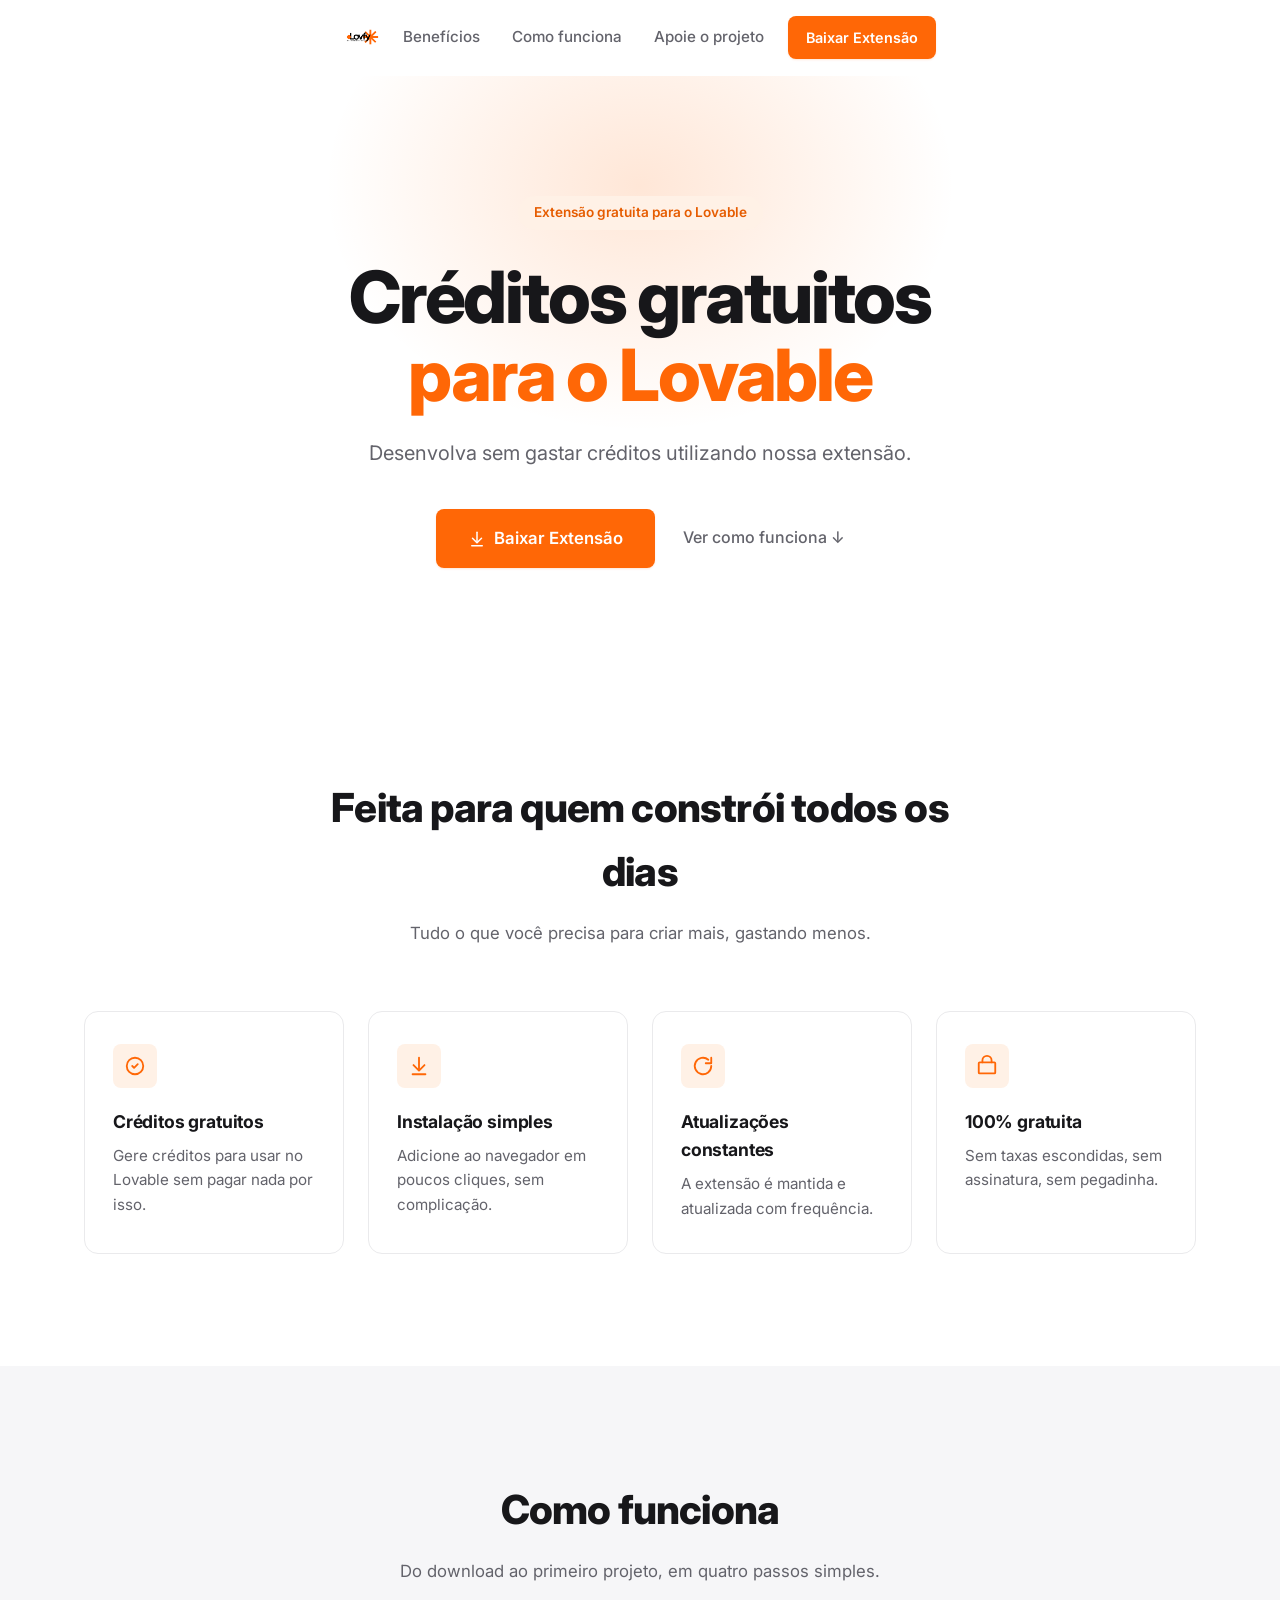
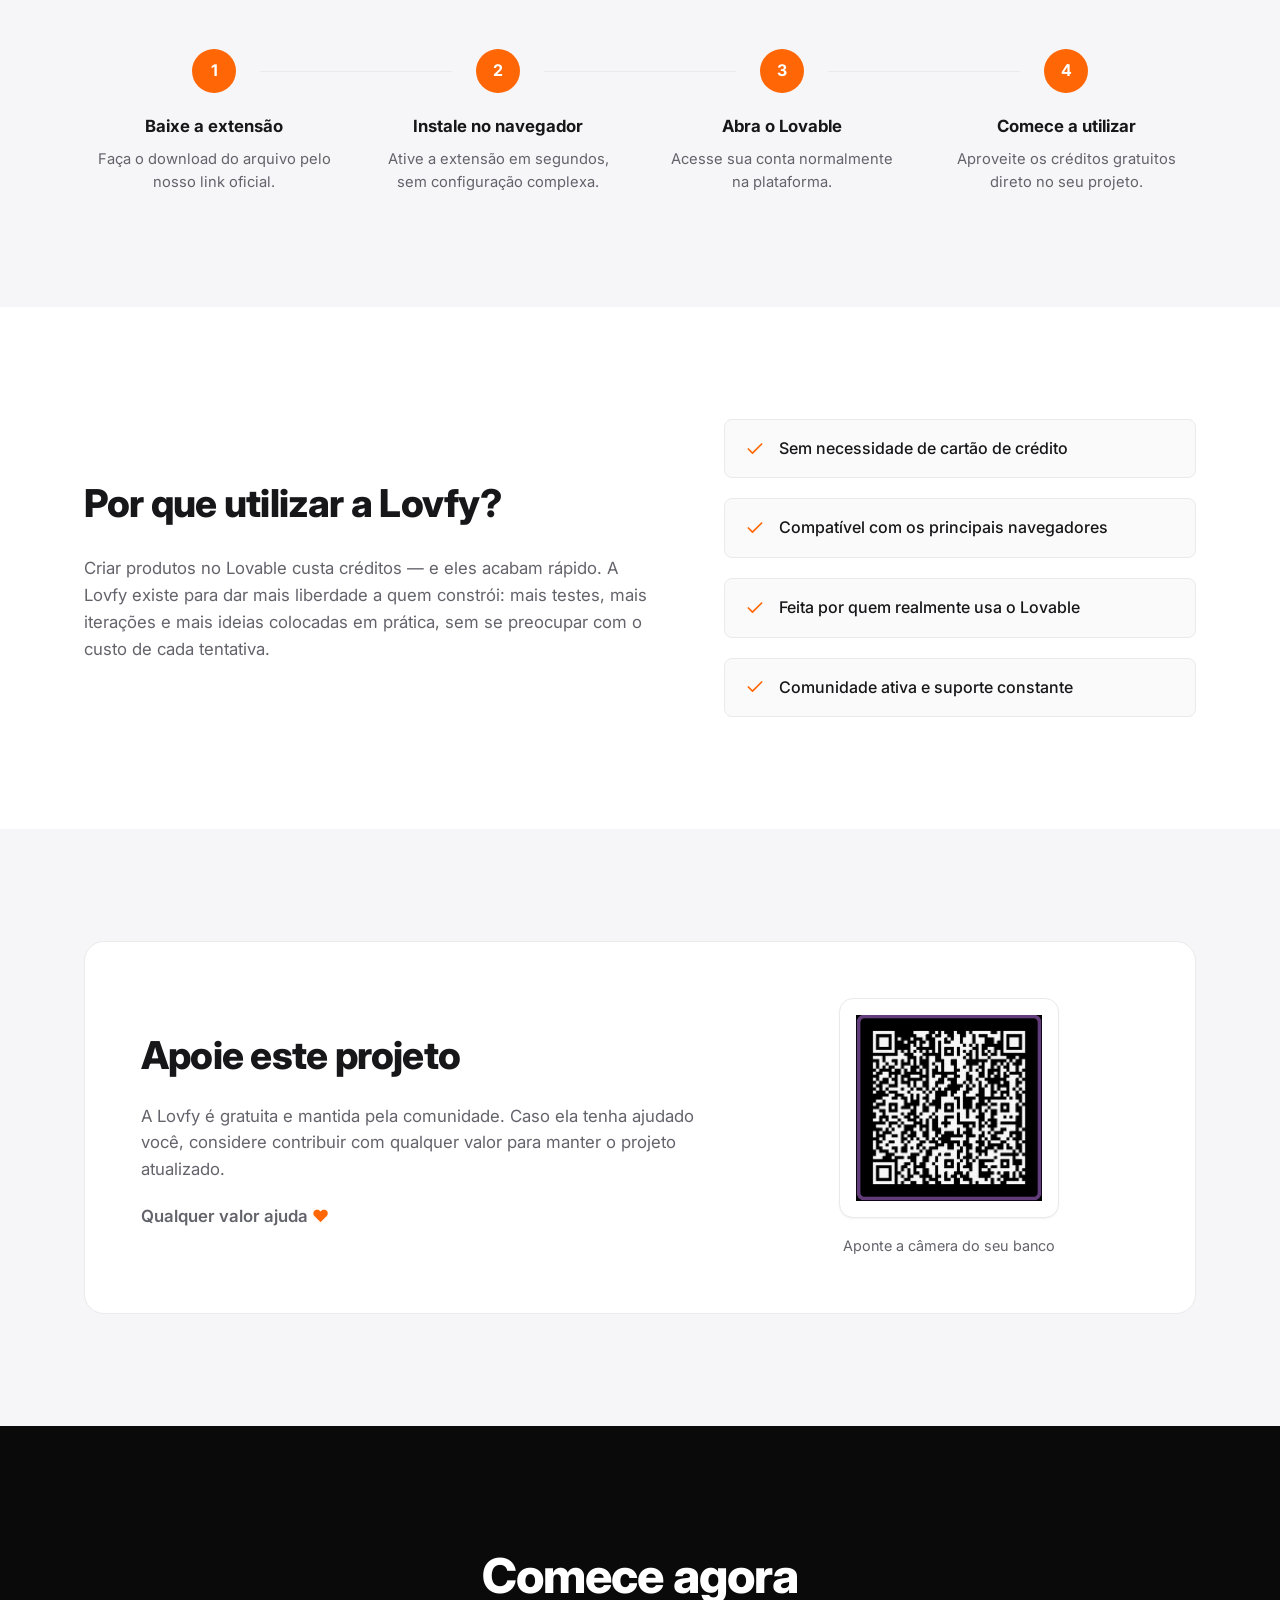
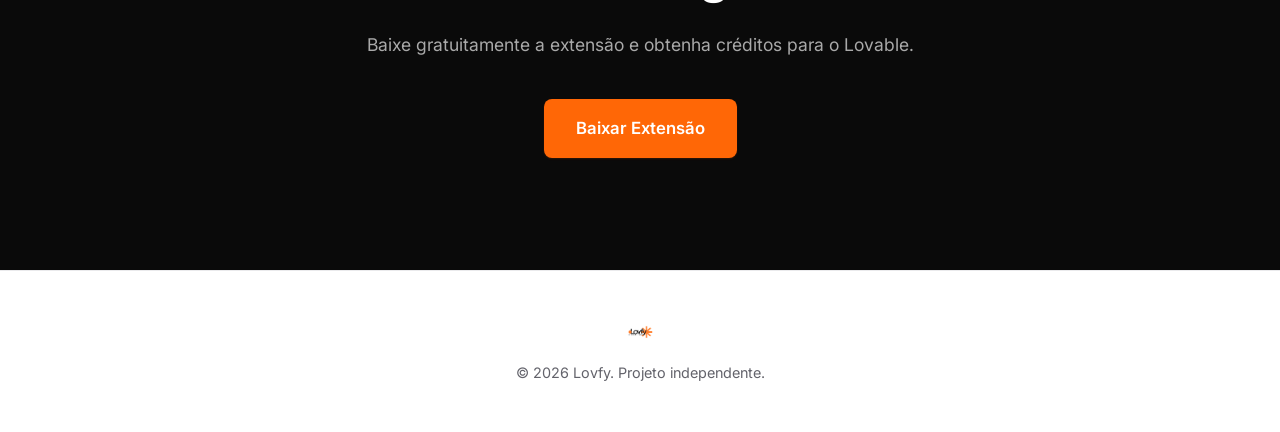
==== LP/index.html @ 702dee9f "Add Lovfy landing page (HTML/CSS/JS) for lovfy.online Standalone static site with hero, benefícios, " ====
<!DOCTYPE html>
<html lang="pt-BR">
<head>
<meta charset="UTF-8">
<meta name="viewport" content="width=device-width, initial-scale=1.0">
<title>Lovfy — Créditos gratuitos para o Lovable</title>
<meta name="description" content="Lovfy é uma extensão gratuita que gera créditos para o Lovable. Instalação simples, sem custo, mantida pela comunidade.">
<meta name="theme-color" content="#0A0A0A">

<!-- Open Graph -->
<meta property="og:type" content="website">
<meta property="og:title" content="Lovfy — Créditos gratuitos para o Lovable">
<meta property="og:description" content="Desenvolva sem gastar créditos utilizando nossa extensão. Gratuita, simples e mantida pela comunidade.">
<meta property="og:image" content="https://lovfy.online/imagens/Logo.png">
<meta property="og:url" content="https://lovfy.online/">
<meta property="og:locale" content="pt_BR">

<!-- Twitter Card -->
<meta name="twitter:card" content="summary_large_image">
<meta name="twitter:title" content="Lovfy — Créditos gratuitos para o Lovable">
<meta name="twitter:description" content="Desenvolva sem gastar créditos utilizando nossa extensão. Gratuita, simples e mantida pela comunidade.">
<meta name="twitter:image" content="https://lovfy.online/imagens/Logo.png">

<link rel="canonical" href="https://lovfy.online/">
<link rel="icon" type="image/png" href="imagens/Logo.png">
<link rel="apple-touch-icon" href="imagens/Logo.png">

<link rel="preconnect" href="https://fonts.googleapis.com">
<link rel="preconnect" href="https://fonts.gstatic.com" crossorigin>
<link href="https://fonts.googleapis.com/css2?family=Inter:wght@400;500;600;700;800&display=swap" rel="stylesheet">

<link rel="stylesheet" href="styles.css">

<script type="application/ld+json">
{
  "@context": "https://schema.org",
  "@type": "SoftwareApplication",
  "name": "Lovfy",
  "applicationCategory": "BrowserApplication",
  "operatingSystem": "Web",
  "description": "Extensão gratuita que gera créditos para o Lovable.",
  "offers": {
    "@type": "Offer",
    "price": "0",
    "priceCurrency": "BRL"
  },
  "url": "https://lovfy.online/"
}
</script>
</head>
<body>

<a class="skip-link" href="#conteudo">Pular para o conteúdo</a>

<header class="header" id="header">
  <div class="container header__inner">
    <a href="#topo" class="header__logo" aria-label="Lovfy — início">
      <img src="imagens/Logo.png" alt="Lovfy" width="120" height="120">
    </a>

    <nav class="nav" id="nav" aria-label="Navegação principal">
      <a href="#beneficios">Benefícios</a>
      <a href="#como-funciona">Como funciona</a>
      <a href="#apoie">Apoie o projeto</a>
    </nav>

    <div class="header__actions">
      <a class="btn btn--primary btn--sm" href="https://drive.google.com/drive/folders/1VGizn2-FKnI_X7MwJitsnavmsCAwd2iT?usp=sharing" target="_blank" rel="noopener noreferrer">
        Baixar Extensão
      </a>
      <button class="nav-toggle" id="navToggle" aria-expanded="false" aria-controls="nav" aria-label="Abrir menu">
        <span></span><span></span><span></span>
      </button>
    </div>
  </div>
</header>

<main id="conteudo">

  <!-- HERO -->
  <section class="hero" id="topo">
    <div class="hero__glow" aria-hidden="true"></div>
    <div class="container hero__inner">
      <span class="eyebrow" data-reveal>Extensão gratuita para o Lovable</span>

      <h1 class="hero__title" data-reveal>
        Créditos gratuitos<br>
        <span class="accent">para o Lovable</span>
      </h1>

      <p class="hero__subtitle" data-reveal>
        Desenvolva sem gastar créditos utilizando nossa extensão.
      </p>

      <div class="hero__actions" data-reveal>
        <a class="btn btn--primary btn--lg" href="https://drive.google.com/drive/folders/1VGizn2-FKnI_X7MwJitsnavmsCAwd2iT?usp=sharing" target="_blank" rel="noopener noreferrer">
          <svg class="btn__icon" width="18" height="18" viewBox="0 0 24 24" fill="none" stroke="currentColor" stroke-width="2" stroke-linecap="round" stroke-linejoin="round" aria-hidden="true">
            <path d="M12 3v12"></path>
            <path d="M6 11l6 6 6-6"></path>
            <path d="M5 21h14"></path>
          </svg>
          Baixar Extensão
        </a>
        <a class="link-ghost" href="#como-funciona">Ver como funciona ↓</a>
      </div>
    </div>
  </section>

  <!-- BENEFÍCIOS -->
  <section class="section" id="beneficios">
    <div class="container">
      <div class="section__head" data-reveal>
        <h2>Feita para quem constrói todos os dias</h2>
        <p>Tudo o que você precisa para criar mais, gastando menos.</p>
      </div>

      <div class="grid grid--4">
        <div class="card" data-reveal>
          <div class="card__icon">
            <svg width="22" height="22" viewBox="0 0 24 24" fill="none" stroke="currentColor" stroke-width="2" stroke-linecap="round" stroke-linejoin="round" aria-hidden="true">
              <circle cx="12" cy="12" r="9"></circle>
              <path d="M9 12l2 2 4-4"></path>
            </svg>
          </div>
          <h3>Créditos gratuitos</h3>
          <p>Gere créditos para usar no Lovable sem pagar nada por isso.</p>
        </div>

        <div class="card" data-reveal>
          <div class="card__icon">
            <svg width="22" height="22" viewBox="0 0 24 24" fill="none" stroke="currentColor" stroke-width="2" stroke-linecap="round" stroke-linejoin="round" aria-hidden="true">
              <path d="M12 3v12"></path>
              <path d="M6 11l6 6 6-6"></path>
              <path d="M5 21h14"></path>
            </svg>
          </div>
          <h3>Instalação simples</h3>
          <p>Adicione ao navegador em poucos cliques, sem complicação.</p>
        </div>

        <div class="card" data-reveal>
          <div class="card__icon">
            <svg width="22" height="22" viewBox="0 0 24 24" fill="none" stroke="currentColor" stroke-width="2" stroke-linecap="round" stroke-linejoin="round" aria-hidden="true">
              <path d="M21 12a9 9 0 11-3.2-6.9"></path>
              <path d="M21 3v6h-6"></path>
            </svg>
          </div>
          <h3>Atualizações constantes</h3>
          <p>A extensão é mantida e atualizada com frequência.</p>
        </div>

        <div class="card" data-reveal>
          <div class="card__icon">
            <svg width="22" height="22" viewBox="0 0 24 24" fill="none" stroke="currentColor" stroke-width="2" stroke-linecap="round" stroke-linejoin="round" aria-hidden="true">
              <rect x="3" y="8" width="18" height="12" rx="1"></rect>
              <path d="M7 8V6a5 5 0 0110 0v2"></path>
            </svg>
          </div>
          <h3>100% gratuita</h3>
          <p>Sem taxas escondidas, sem assinatura, sem pegadinha.</p>
        </div>
      </div>
    </div>
  </section>

  <!-- COMO FUNCIONA -->
  <section class="section section--alt" id="como-funciona">
    <div class="container">
      <div class="section__head" data-reveal>
        <h2>Como funciona</h2>
        <p>Do download ao primeiro projeto, em quatro passos simples.</p>
      </div>

      <ol class="steps">
        <li class="step" data-reveal>
          <span class="step__number">1</span>
          <h3>Baixe a extensão</h3>
          <p>Faça o download do arquivo pelo nosso link oficial.</p>
        </li>
        <li class="step" data-reveal>
          <span class="step__number">2</span>
          <h3>Instale no navegador</h3>
          <p>Ative a extensão em segundos, sem configuração complexa.</p>
        </li>
        <li class="step" data-reveal>
          <span class="step__number">3</span>
          <h3>Abra o Lovable</h3>
          <p>Acesse sua conta normalmente na plataforma.</p>
        </li>
        <li class="step" data-reveal>
          <span class="step__number">4</span>
          <h3>Comece a utilizar</h3>
          <p>Aproveite os créditos gratuitos direto no seu projeto.</p>
        </li>
      </ol>
    </div>
  </section>

  <!-- POR QUE UTILIZAR -->
  <section class="section" id="por-que">
    <div class="container why">
      <div class="why__text" data-reveal>
        <h2>Por que utilizar a Lovfy?</h2>
        <p>
          Criar produtos no Lovable custa créditos — e eles acabam rápido.
          A Lovfy existe para dar mais liberdade a quem constrói: mais testes,
          mais iterações e mais ideias colocadas em prática, sem se preocupar
          com o custo de cada tentativa.
        </p>
      </div>

      <ul class="checklist" data-reveal>
        <li>
          <svg width="20" height="20" viewBox="0 0 24 24" fill="none" stroke="currentColor" stroke-width="2" stroke-linecap="round" stroke-linejoin="round" aria-hidden="true"><path d="M20 6L9 17l-5-5"></path></svg>
          Sem necessidade de cartão de crédito
        </li>
        <li>
          <svg width="20" height="20" viewBox="0 0 24 24" fill="none" stroke="currentColor" stroke-width="2" stroke-linecap="round" stroke-linejoin="round" aria-hidden="true"><path d="M20 6L9 17l-5-5"></path></svg>
          Compatível com os principais navegadores
        </li>
        <li>
          <svg width="20" height="20" viewBox="0 0 24 24" fill="none" stroke="currentColor" stroke-width="2" stroke-linecap="round" stroke-linejoin="round" aria-hidden="true"><path d="M20 6L9 17l-5-5"></path></svg>
          Feita por quem realmente usa o Lovable
        </li>
        <li>
          <svg width="20" height="20" viewBox="0 0 24 24" fill="none" stroke="currentColor" stroke-width="2" stroke-linecap="round" stroke-linejoin="round" aria-hidden="true"><path d="M20 6L9 17l-5-5"></path></svg>
          Comunidade ativa e suporte constante
        </li>
      </ul>
    </div>
  </section>

  <!-- APOIE O PROJETO -->
  <section class="section section--alt" id="apoie">
    <div class="container">
      <div class="support-card" data-reveal>
        <div class="support-card__text">
          <h2>Apoie este projeto</h2>
          <p>
            A Lovfy é gratuita e mantida pela comunidade. Caso ela tenha
            ajudado você, considere contribuir com qualquer valor para
            manter o projeto atualizado.
          </p>
          <p class="support-card__note">Qualquer valor ajuda <span class="heart">♥</span></p>
        </div>

        <div class="support-card__qr">
          <img src="imagens/qrcode-pix.png" alt="QR Code Pix para contribuir com o projeto Lovfy" width="220" height="220">
          <span>Aponte a câmera do seu banco</span>
        </div>
      </div>
    </div>
  </section>

  <!-- CTA FINAL -->
  <section class="cta-final">
    <div class="container cta-final__inner" data-reveal>
      <h2>Comece agora</h2>
      <p>Baixe gratuitamente a extensão e obtenha créditos para o Lovable.</p>
      <a class="btn btn--primary btn--lg" href="https://drive.google.com/drive/folders/1VGizn2-FKnI_X7MwJitsnavmsCAwd2iT?usp=sharing" target="_blank" rel="noopener noreferrer">
        Baixar Extensão
      </a>
    </div>
  </section>

</main>

<footer class="footer">
  <div class="container footer__inner">
    <img src="imagens/Logo.png" alt="Lovfy" width="72" height="72">
    <p>© <span id="year">2026</span> Lovfy. Projeto independente.</p>
  </div>
</footer>

<script src="script.js"></script>
</body>
</html>
---- LP/styles.css ----
/* ==========================================================================
   Lovfy — Landing Page
   Design system: branco predominante, laranja da marca (#FF6706) como
   destaque, neutros de apoio. Tipografia Inter. Estilo SaaS premium.
   ========================================================================== */

:root {
  --white: #ffffff;
  --bg-soft: #FAFAFA;
  --bg-alt: #F6F6F8;
  --black: #0A0A0A;
  --text: #17171A;
  --text-secondary: #63636B;
  --border: #EAEAEC;

  --orange: #FF6706;
  --orange-dark: #E65C00;
  --orange-soft: #FFF1E6;

  --shadow-sm: 0 1px 2px rgba(10, 10, 10, .05);
  --shadow-md: 0 8px 24px rgba(10, 10, 10, .06);
  --shadow-lg: 0 24px 64px rgba(10, 10, 10, .12);

  --radius-sm: 8px;
  --radius-md: 14px;
  --radius-lg: 20px;

  --container: 1160px;
  --header-h: 76px;
  --ease: cubic-bezier(.4, 0, .2, 1);
}

* { box-sizing: border-box; }
html {
  scroll-behavior: smooth;
}
body {
  margin: 0;
  font-family: 'Inter', -apple-system, BlinkMacSystemFont, 'Segoe UI', sans-serif;
  color: var(--text);
  background: var(--white);
  -webkit-font-smoothing: antialiased;
  line-height: 1.6;
}
img { display: block; max-width: 100%; }
a { color: inherit; text-decoration: none; }
h1, h2, h3, p, ul, ol { margin: 0; }
ul, ol { padding: 0; list-style: none; }
button { font: inherit; background: none; border: none; cursor: pointer; }

section[id], main[id] {
  scroll-margin-top: var(--header-h);
}

/* Focus visibility for accessibility */
a:focus-visible,
button:focus-visible {
  outline: 2px solid var(--orange);
  outline-offset: 3px;
  border-radius: 4px;
}

.skip-link {
  position: absolute;
  left: -9999px;
  top: 0;
  background: var(--black);
  color: var(--white);
  padding: 12px 20px;
  z-index: 1000;
  border-radius: 0 0 var(--radius-sm) 0;
}
.skip-link:focus {
  left: 0;
}

.container {
  max-width: var(--container);
  margin: 0 auto;
  padding: 0 24px;
}

/* ---------------------------------- Header ---------------------------------- */

.header {
  position: sticky;
  top: 0;
  z-index: 100;
  height: var(--header-h);
  display: flex;
  align-items: center;
  background: rgba(255, 255, 255, .8);
  backdrop-filter: saturate(180%) blur(12px);
  -webkit-backdrop-filter: saturate(180%) blur(12px);
  border-bottom: 1px solid transparent;
  transition: border-color .25s var(--ease), box-shadow .25s var(--ease);
}
.header.is-scrolled {
  border-bottom-color: var(--border);
  box-shadow: var(--shadow-sm);
}
.header__inner {
  display: flex;
  align-items: center;
  justify-content: space-between;
  gap: 24px;
}
.header__logo img {
  height: 34px;
  width: auto;
}
.nav {
  display: flex;
  align-items: center;
  gap: 32px;
}
.nav a {
  font-size: .95rem;
  font-weight: 500;
  color: var(--text-secondary);
  transition: color .2s var(--ease);
}
.nav a:hover { color: var(--black); }

.header__actions {
  display: flex;
  align-items: center;
  gap: 16px;
}

.nav-toggle {
  display: none;
  flex-direction: column;
  justify-content: center;
  gap: 5px;
  width: 40px;
  height: 40px;
  padding: 0;
}
.nav-toggle span {
  display: block;
  height: 2px;
  width: 22px;
  margin: 0 auto;
  background: var(--black);
  transition: transform .25s var(--ease), opacity .2s var(--ease);
}
.nav-toggle[aria-expanded="true"] span:nth-child(1) { transform: translateY(7px) rotate(45deg); }
.nav-toggle[aria-expanded="true"] span:nth-child(2) { opacity: 0; }
.nav-toggle[aria-expanded="true"] span:nth-child(3) { transform: translateY(-7px) rotate(-45deg); }

/* ---------------------------------- Buttons ---------------------------------- */

.btn {
  display: inline-flex;
  align-items: center;
  justify-content: center;
  gap: 8px;
  font-weight: 600;
  border-radius: var(--radius-sm);
  transition: transform .2s var(--ease), box-shadow .2s var(--ease), background-color .2s var(--ease);
  white-space: nowrap;
}
.btn--primary {
  background: var(--orange);
  color: var(--white);
  box-shadow: 0 1px 2px rgba(255, 103, 6, .15);
}
.btn--primary:hover {
  background: var(--orange-dark);
  transform: translateY(-2px);
  box-shadow: 0 12px 24px rgba(255, 103, 6, .28);
}
.btn--primary:active { transform: translateY(0); }
.btn--sm { padding: 10px 18px; font-size: .9rem; }
.btn--lg { padding: 16px 32px; font-size: 1.05rem; }
.btn__icon { flex-shrink: 0; }

.link-ghost {
  font-weight: 500;
  color: var(--text-secondary);
  border-bottom: 1px solid transparent;
  transition: color .2s var(--ease), border-color .2s var(--ease);
}
.link-ghost:hover {
  color: var(--black);
  border-color: var(--black);
}

/* ---------------------------------- Hero ---------------------------------- */

.hero {
  position: relative;
  padding: 120px 0 96px;
  overflow: hidden;
  text-align: center;
}
.hero__glow {
  position: absolute;
  top: -240px;
  left: 50%;
  width: 900px;
  height: 700px;
  transform: translateX(-50%);
  background: radial-gradient(closest-side, rgba(255, 103, 6, .16), rgba(255, 103, 6, 0) 70%);
  pointer-events: none;
  z-index: 0;
}
.hero__inner {
  position: relative;
  z-index: 1;
  display: flex;
  flex-direction: column;
  align-items: center;
}
.eyebrow {
  display: inline-flex;
  align-items: center;
  padding: 6px 16px;
  font-size: .85rem;
  font-weight: 600;
  color: var(--orange-dark);
  background: var(--orange-soft);
  border-radius: 999px;
  margin-bottom: 28px;
}
.hero__title {
  font-size: clamp(2.4rem, 5.4vw + 1rem, 4.5rem);
  font-weight: 800;
  letter-spacing: -0.03em;
  line-height: 1.08;
  max-width: 16ch;
  margin: 0 0 24px;
}
.hero__title .accent { color: var(--orange); }
.hero__subtitle {
  font-size: clamp(1.05rem, 1vw + .9rem, 1.25rem);
  color: var(--text-secondary);
  max-width: 46ch;
  margin: 0 0 40px;
}
.hero__actions {
  display: flex;
  align-items: center;
  gap: 28px;
  flex-wrap: wrap;
  justify-content: center;
}

/* ---------------------------------- Sections ---------------------------------- */

.section {
  padding: 112px 0;
}
.section--alt {
  background: var(--bg-alt);
}
.section__head {
  text-align: center;
  max-width: 640px;
  margin: 0 auto 64px;
}
.section__head h2 {
  font-size: clamp(1.8rem, 2vw + 1.2rem, 2.5rem);
  font-weight: 800;
  letter-spacing: -0.02em;
  margin-bottom: 16px;
}
.section__head p {
  color: var(--text-secondary);
  font-size: 1.05rem;
}

/* Grid / Cards */

.grid { display: grid; gap: 24px; }
.grid--4 { grid-template-columns: repeat(4, 1fr); }

.card {
  background: var(--white);
  border: 1px solid var(--border);
  border-radius: var(--radius-md);
  padding: 32px 28px;
  transition: transform .25s var(--ease), box-shadow .25s var(--ease), border-color .25s var(--ease);
}
.card:hover {
  transform: translateY(-4px);
  box-shadow: var(--shadow-md);
  border-color: transparent;
}
.card__icon {
  display: inline-flex;
  align-items: center;
  justify-content: center;
  width: 44px;
  height: 44px;
  color: var(--orange);
  background: var(--orange-soft);
  border-radius: var(--radius-sm);
  margin-bottom: 20px;
}
.card h3 {
  font-size: 1.1rem;
  font-weight: 700;
  margin-bottom: 8px;
  letter-spacing: -0.01em;
}
.card p {
  color: var(--text-secondary);
  font-size: .95rem;
}

/* Steps */

.steps {
  display: grid;
  grid-template-columns: repeat(4, 1fr);
  gap: 24px;
  counter-reset: step;
}
.step {
  position: relative;
  text-align: center;
  padding: 0 12px;
}
.step:not(:last-child)::after {
  content: "";
  position: absolute;
  top: 22px;
  left: calc(50% + 46px);
  width: calc(100% - 68px);
  height: 1px;
  background: var(--border);
}
.step__number {
  display: inline-flex;
  align-items: center;
  justify-content: center;
  width: 44px;
  height: 44px;
  margin: 0 auto 20px;
  font-weight: 700;
  color: var(--white);
  background: var(--orange);
  border-radius: 999px;
  position: relative;
  z-index: 1;
}
.step h3 {
  font-size: 1.05rem;
  font-weight: 700;
  margin-bottom: 8px;
}
.step p {
  color: var(--text-secondary);
  font-size: .92rem;
}

/* Por que utilizar */

.why {
  display: grid;
  grid-template-columns: 1.1fr .9fr;
  gap: 64px;
  align-items: center;
}
.why__text h2 {
  font-size: clamp(1.8rem, 2vw + 1.2rem, 2.4rem);
  font-weight: 800;
  letter-spacing: -0.02em;
  margin-bottom: 20px;
}
.why__text p {
  color: var(--text-secondary);
  font-size: 1.05rem;
}
.checklist {
  display: flex;
  flex-direction: column;
  gap: 20px;
}
.checklist li {
  display: flex;
  align-items: center;
  gap: 14px;
  font-weight: 500;
  padding: 16px 20px;
  background: var(--bg-soft);
  border: 1px solid var(--border);
  border-radius: var(--radius-sm);
}
.checklist svg {
  flex-shrink: 0;
  color: var(--orange);
}

/* Apoie o projeto */

.support-card {
  display: grid;
  grid-template-columns: 1.2fr .8fr;
  gap: 48px;
  align-items: center;
  background: var(--white);
  border: 1px solid var(--border);
  border-radius: var(--radius-lg);
  padding: 56px;
}
.support-card__text h2 {
  font-size: clamp(1.8rem, 2vw + 1.2rem, 2.4rem);
  font-weight: 800;
  letter-spacing: -0.02em;
  margin-bottom: 16px;
}
.support-card__text p {
  color: var(--text-secondary);
  font-size: 1.05rem;
}
.support-card__note {
  margin-top: 20px;
  font-weight: 600;
  color: var(--text);
}
.support-card__note .heart {
  color: var(--orange);
}
.support-card__qr {
  display: flex;
  flex-direction: column;
  align-items: center;
  gap: 16px;
  text-align: center;
}
.support-card__qr img {
  width: 220px;
  height: 220px;
  padding: 16px;
  background: var(--white);
  border: 1px solid var(--border);
  border-radius: var(--radius-md);
  box-shadow: var(--shadow-sm);
}
.support-card__qr span {
  font-size: .9rem;
  color: var(--text-secondary);
}

/* CTA final */

.cta-final {
  background: var(--black);
  color: var(--white);
  padding: 112px 0;
  text-align: center;
}
.cta-final__inner h2 {
  font-size: clamp(2rem, 2.6vw + 1.2rem, 3rem);
  font-weight: 800;
  letter-spacing: -0.02em;
  margin-bottom: 16px;
}
.cta-final__inner p {
  color: rgba(255, 255, 255, .65);
  font-size: 1.1rem;
  margin-bottom: 40px;
}

/* Footer */

.footer {
  padding: 48px 0;
  border-top: 1px solid var(--border);
}
.footer__inner {
  display: flex;
  flex-direction: column;
  align-items: center;
  gap: 16px;
  text-align: center;
}
.footer__inner img {
  height: 26px;
  width: auto;
  opacity: .85;
}
.footer__inner p {
  color: var(--text-secondary);
  font-size: .9rem;
}

/* ---------------------------------- Reveal animation ---------------------------------- */

[data-reveal] {
  opacity: 0;
  transform: translateY(16px);
  transition: opacity .6s var(--ease), transform .6s var(--ease);
}
[data-reveal].is-visible {
  opacity: 1;
  transform: translateY(0);
}

@media (prefers-reduced-motion: reduce) {
  html { scroll-behavior: auto; }
  [data-reveal] {
    opacity: 1;
    transform: none;
    transition: none;
  }
  .btn--primary:hover { transform: none; }
  .card:hover { transform: none; }
}

/* ---------------------------------- Responsive ---------------------------------- */

@media (max-width: 1023px) {
  .grid--4 { grid-template-columns: repeat(2, 1fr); }
  .steps { grid-template-columns: repeat(2, 1fr); row-gap: 48px; }
  .step:nth-child(2)::after { display: none; }
  .why { grid-template-columns: 1fr; gap: 40px; text-align: center; }
  .checklist li { justify-content: center; }
  .support-card { grid-template-columns: 1fr; text-align: center; padding: 40px; }
  .support-card__text { order: 2; }
  .support-card__qr { order: 1; }
}

@media (max-width: 767px) {
  :root { --header-h: 68px; }

  .nav {
    position: fixed;
    top: var(--header-h);
    left: 0;
    right: 0;
    flex-direction: column;
    align-items: stretch;
    gap: 0;
    background: var(--white);
    border-bottom: 1px solid var(--border);
    padding: 8px 24px 16px;
    transform: translateY(-8px);
    opacity: 0;
    visibility: hidden;
    pointer-events: none;
    transition: opacity .2s var(--ease), transform .2s var(--ease), visibility .2s;
  }
  .nav.is-open {
    opacity: 1;
    transform: translateY(0);
    visibility: visible;
    pointer-events: auto;
  }
  .nav a {
    padding: 14px 0;
    border-bottom: 1px solid var(--border);
  }
  .nav a:last-child { border-bottom: none; }

  .header__actions .btn--sm { display: none; }
  .nav-toggle { display: flex; }

  .hero { padding: 88px 0 72px; }
  .hero__actions { flex-direction: column; gap: 20px; }

  .section { padding: 80px 0; }
  .section__head { margin-bottom: 40px; }

  .grid--4 { grid-template-columns: 1fr; }
  .steps { grid-template-columns: 1fr; gap: 40px; }
  .step::after { display: none !important; }

  .support-card { padding: 32px 24px; }
  .support-card__qr img { width: 180px; height: 180px; }

  .cta-final { padding: 80px 0; }
}
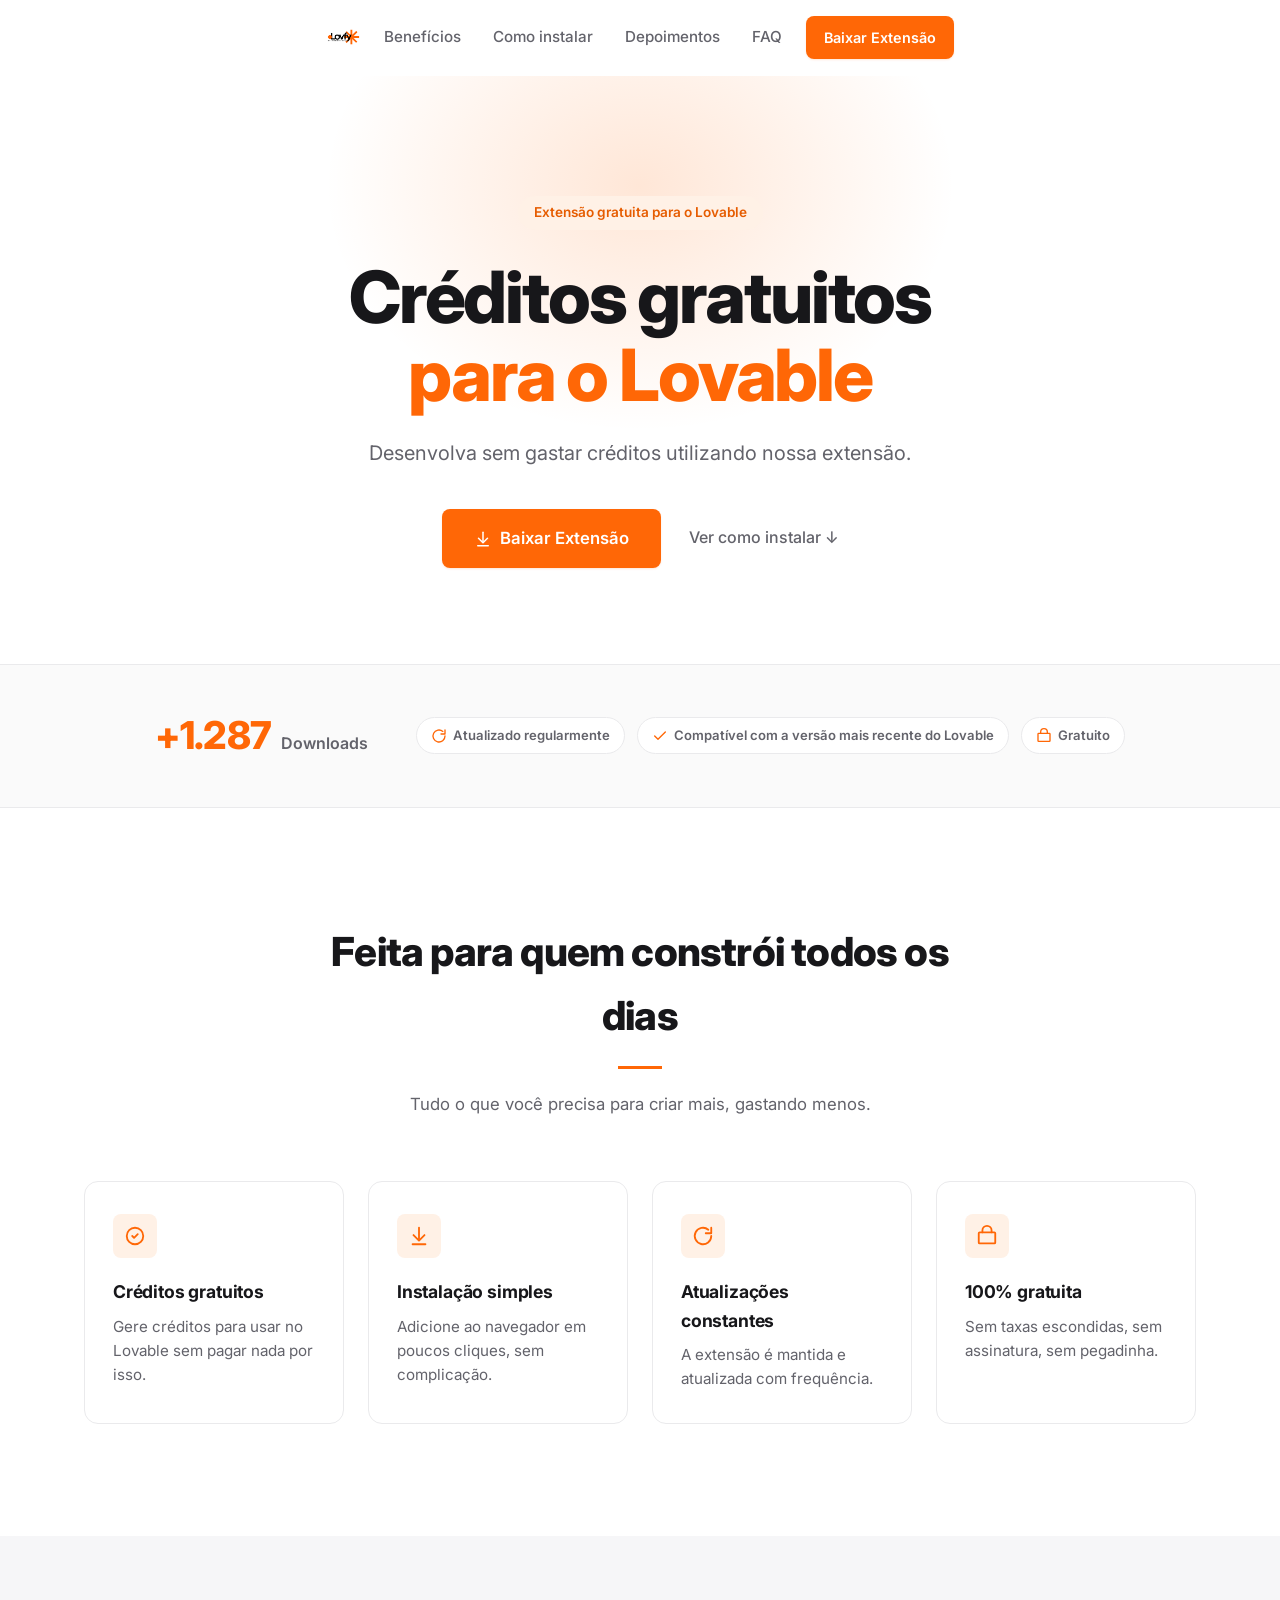
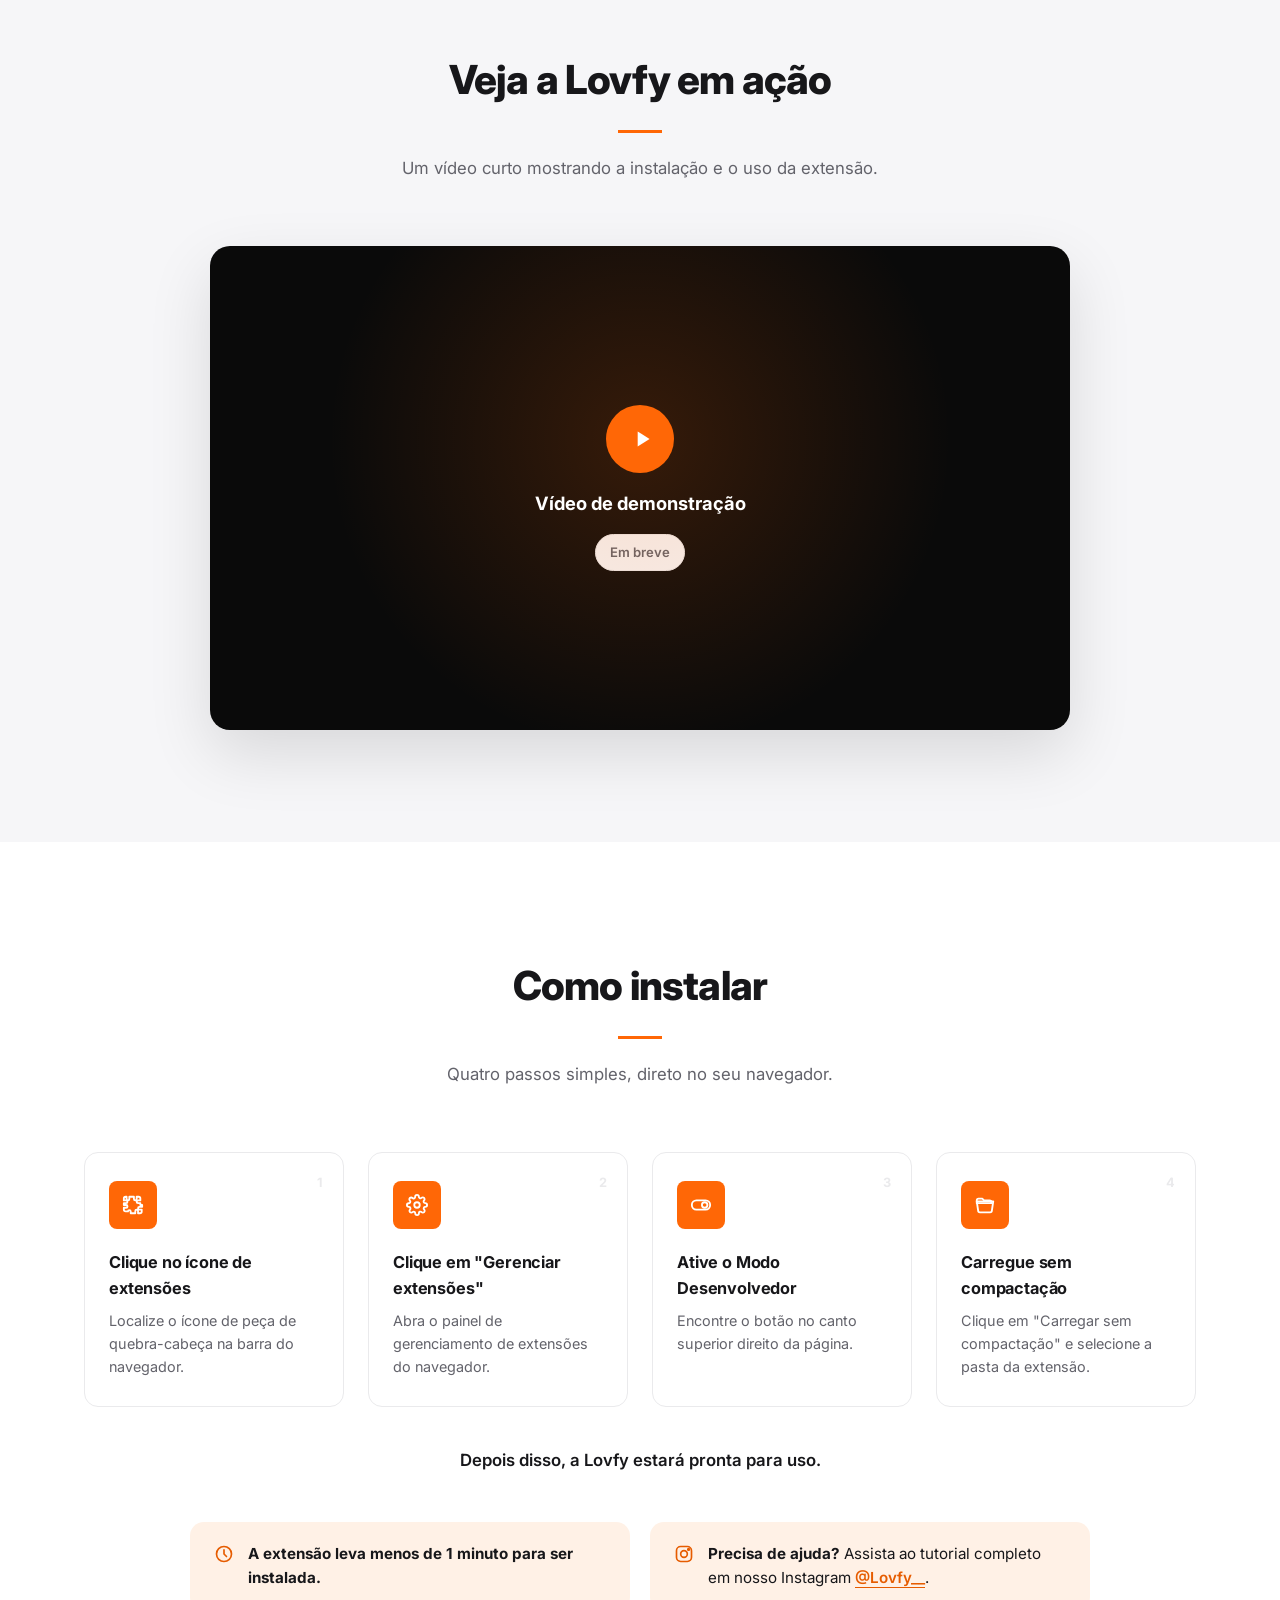
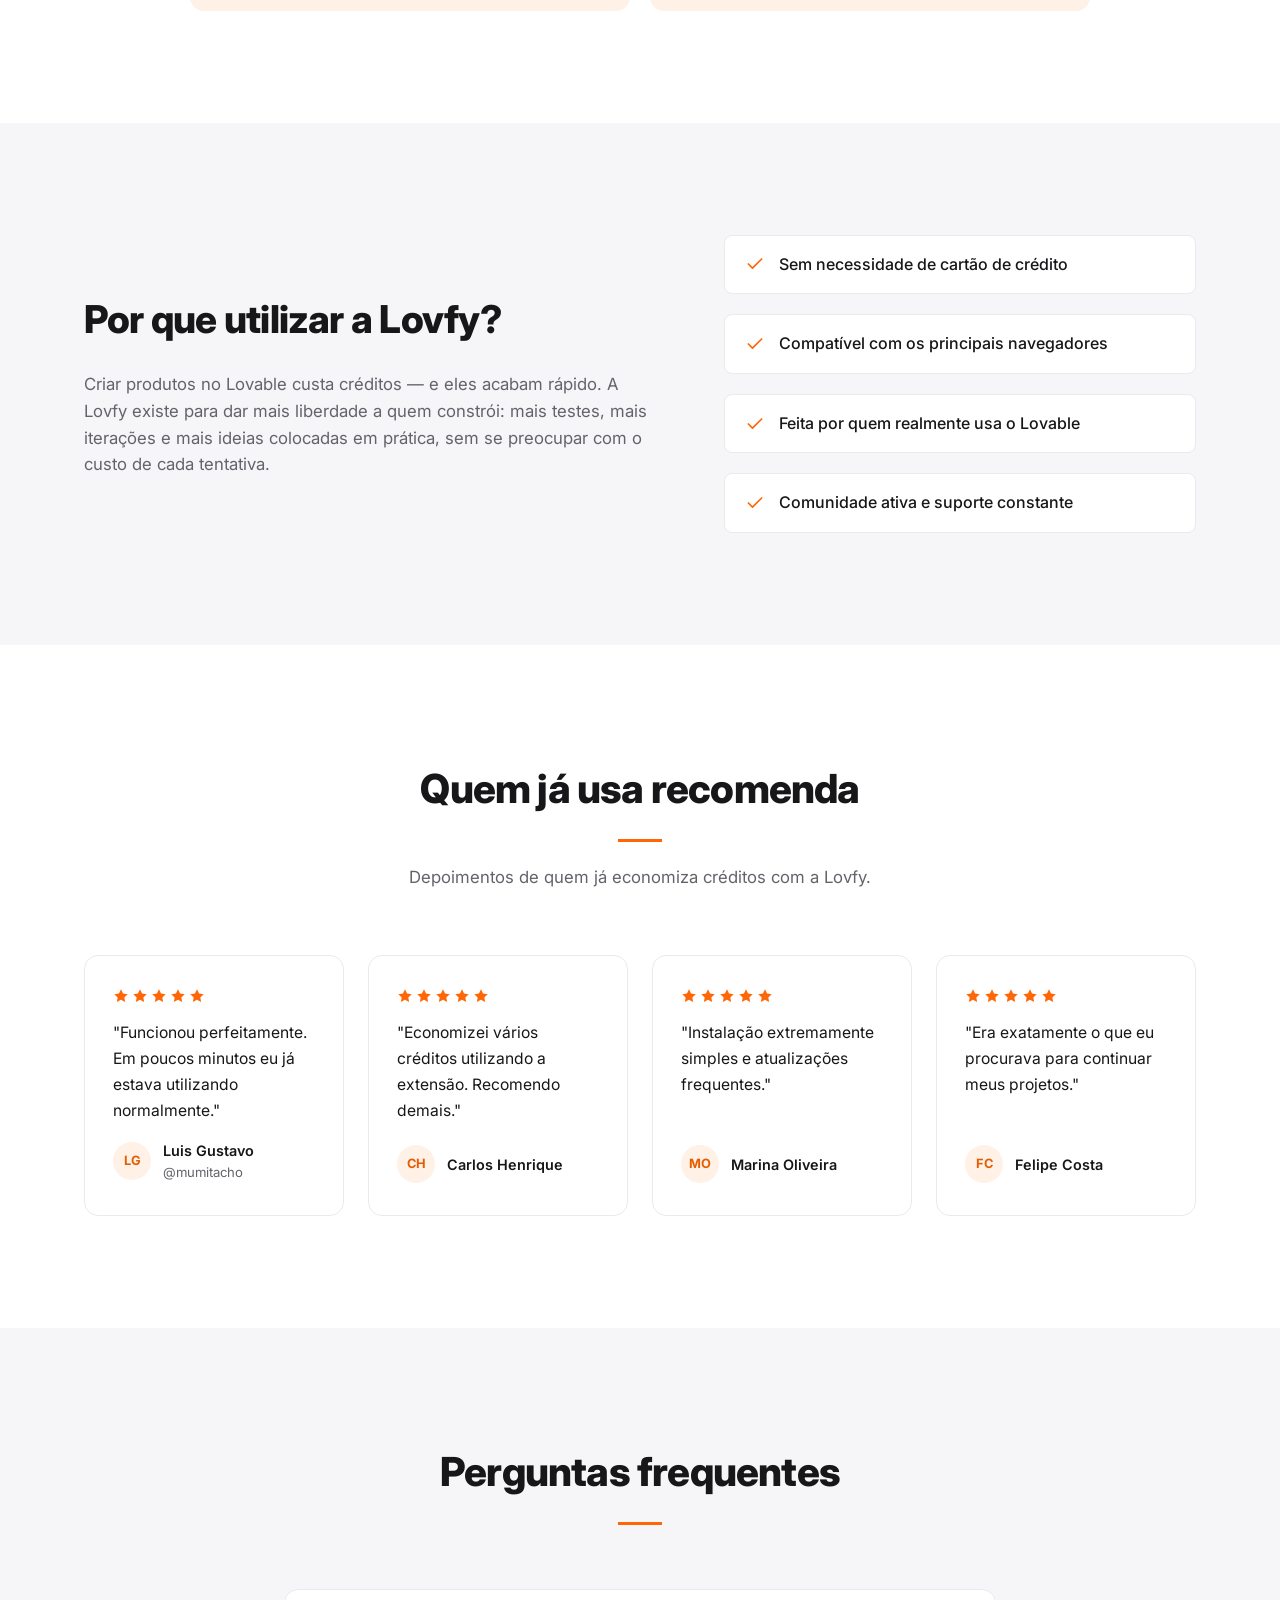
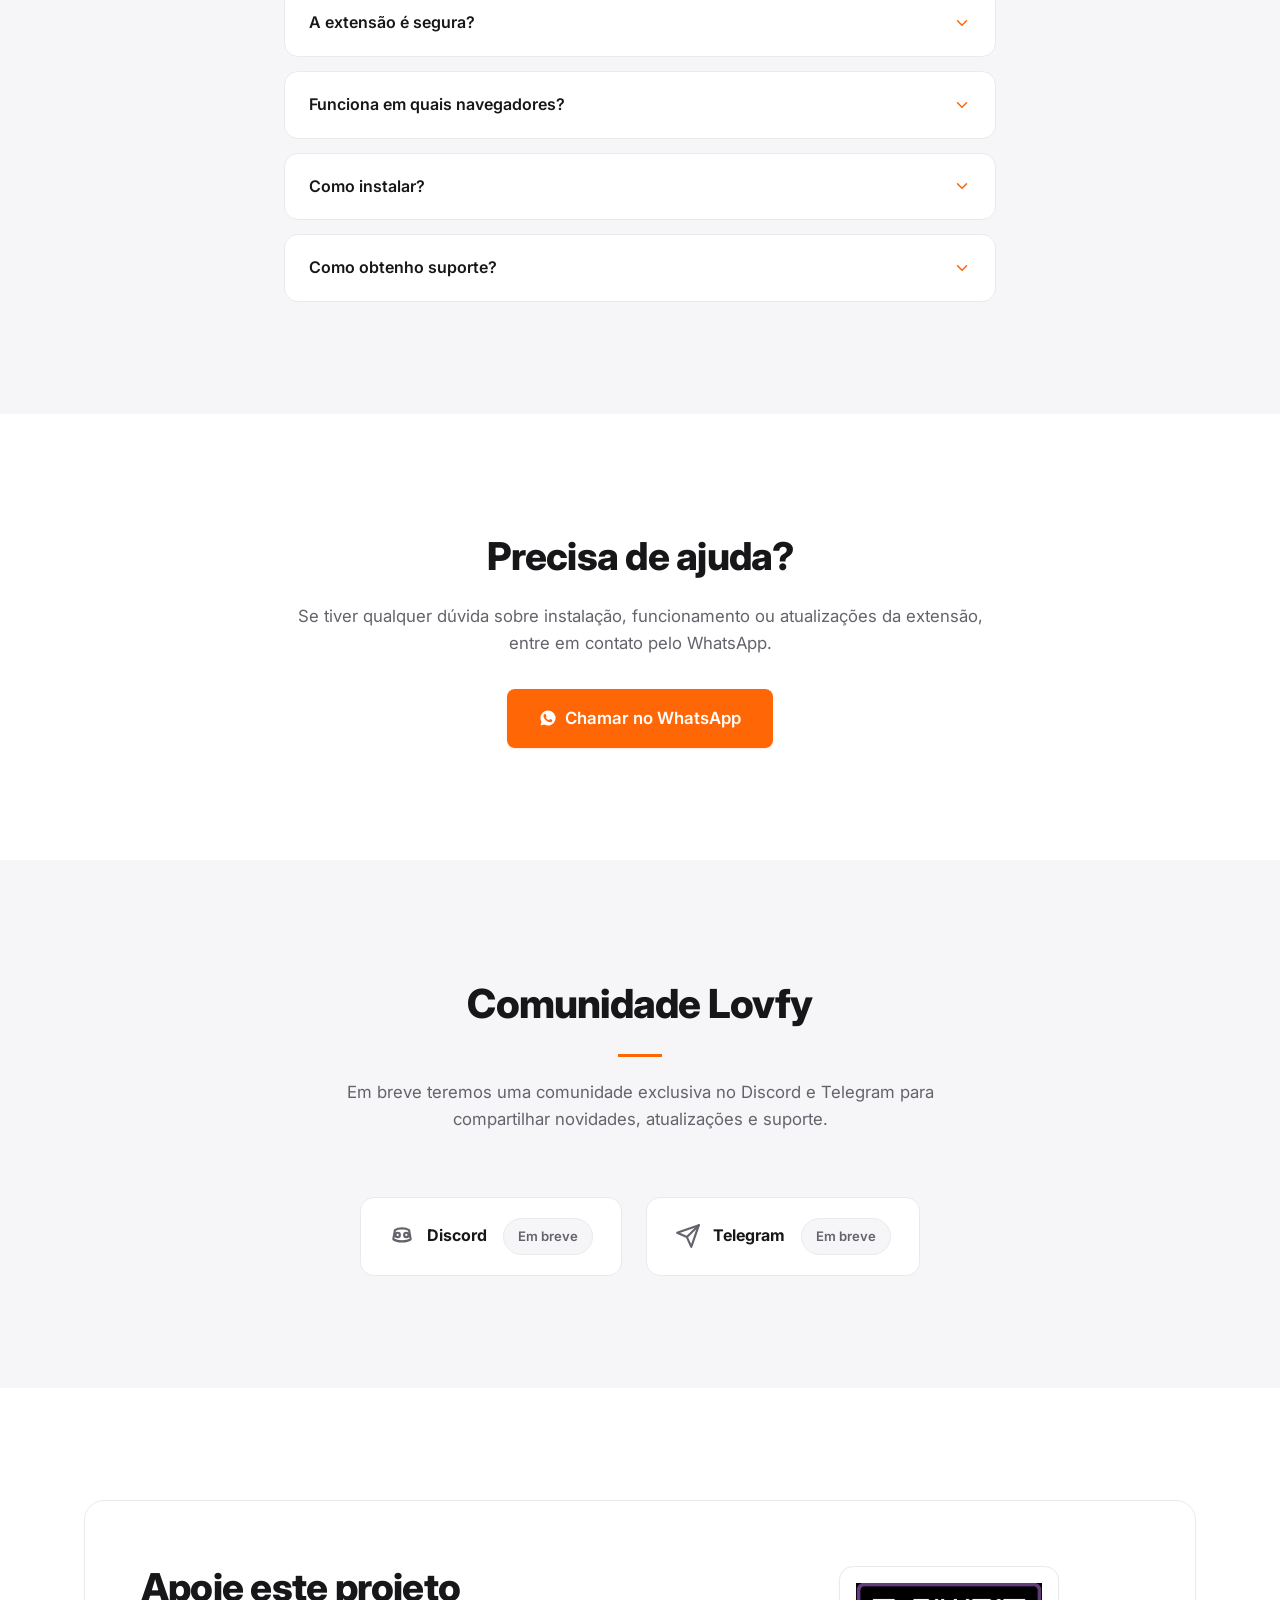
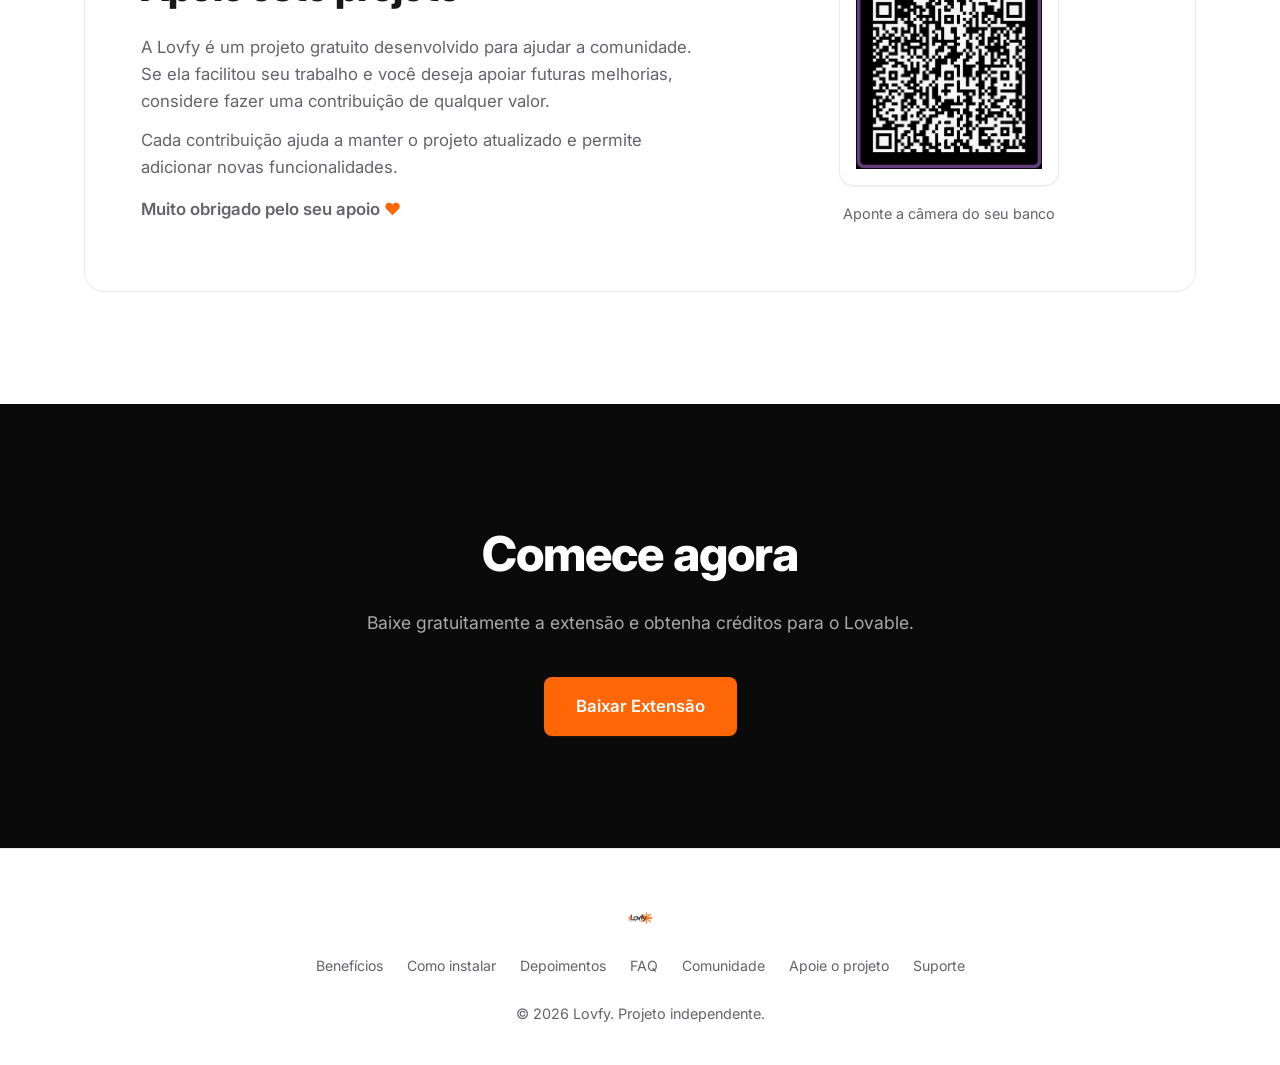
==== commit 405a1c98: "Add conversion-focused sections to Lovfy landing page Adds download counter with badges, video/VSL p" ====
--- a/LP/index.html
+++ b/LP/index.html
@@ -4,7 +4,7 @@
 <meta charset="UTF-8">
 <meta name="viewport" content="width=device-width, initial-scale=1.0">
 <title>Lovfy — Créditos gratuitos para o Lovable</title>
-<meta name="description" content="Lovfy é uma extensão gratuita que gera créditos para o Lovable. Instalação simples, sem custo, mantida pela comunidade.">
+<meta name="description" content="Lovfy é a extensão gratuita que gera créditos para o Lovable. Instalação em menos de 1 minuto, atualizações constantes e mantida pela comunidade.">
 <meta name="theme-color" content="#0A0A0A">
 
 <!-- Open Graph -->
@@ -13,6 +13,7 @@
 <meta property="og:description" content="Desenvolva sem gastar créditos utilizando nossa extensão. Gratuita, simples e mantida pela comunidade.">
 <meta property="og:image" content="https://lovfy.online/imagens/Logo.png">
 <meta property="og:url" content="https://lovfy.online/">
+<meta property="og:site_name" content="Lovfy">
 <meta property="og:locale" content="pt_BR">
 
 <!-- Twitter Card -->
@@ -31,6 +32,7 @@
 
 <link rel="stylesheet" href="styles.css">
 
+<!-- Schema.org: SoftwareApplication + avaliações reais exibidas na seção de depoimentos -->
 <script type="application/ld+json">
 {
   "@context": "https://schema.org",
@@ -44,11 +46,55 @@
     "price": "0",
     "priceCurrency": "BRL"
   },
+  "aggregateRating": {
+    "@type": "AggregateRating",
+    "ratingValue": "5",
+    "reviewCount": "4"
+  },
+  "review": [
+    { "@type": "Review", "author": { "@type": "Person", "name": "Luis Gustavo" }, "reviewRating": { "@type": "Rating", "ratingValue": "5" }, "reviewBody": "Funcionou perfeitamente. Em poucos minutos eu já estava utilizando normalmente." },
+    { "@type": "Review", "author": { "@type": "Person", "name": "Carlos Henrique" }, "reviewRating": { "@type": "Rating", "ratingValue": "5" }, "reviewBody": "Economizei vários créditos utilizando a extensão. Recomendo demais." },
+    { "@type": "Review", "author": { "@type": "Person", "name": "Marina Oliveira" }, "reviewRating": { "@type": "Rating", "ratingValue": "5" }, "reviewBody": "Instalação extremamente simples e atualizações frequentes." },
+    { "@type": "Review", "author": { "@type": "Person", "name": "Felipe Costa" }, "reviewRating": { "@type": "Rating", "ratingValue": "5" }, "reviewBody": "Era exatamente o que eu procurava para continuar meus projetos." }
+  ],
   "url": "https://lovfy.online/"
+}
+</script>
+
+<!-- Schema.org: FAQPage, espelha a seção de Perguntas Frequentes -->
+<script type="application/ld+json">
+{
+  "@context": "https://schema.org",
+  "@type": "FAQPage",
+  "mainEntity": [
+    {
+      "@type": "Question",
+      "name": "A extensão é segura?",
+      "acceptedAnswer": { "@type": "Answer", "text": "Sim. Ela funciona apenas para oferecer os créditos da extensão e não coleta dados pessoais." }
+    },
+    {
+      "@type": "Question",
+      "name": "Funciona em quais navegadores?",
+      "acceptedAnswer": { "@type": "Answer", "text": "Funciona em qualquer navegador baseado em Chromium que permita instalar extensões manualmente." }
+    },
+    {
+      "@type": "Question",
+      "name": "Como instalar?",
+      "acceptedAnswer": { "@type": "Answer", "text": "Abra Extensões, clique em Gerenciar Extensões, ative o Modo Desenvolvedor e clique em Carregar sem compactação. Pronto." }
+    },
+    {
+      "@type": "Question",
+      "name": "Como obtenho suporte?",
+      "acceptedAnswer": { "@type": "Answer", "text": "Entre em contato pelo WhatsApp: +55 81 99663-1506." }
+    }
+  ]
 }
 </script>
 </head>
 <body>
+
+<!-- Barra fina de carregamento (some sozinha após o load, sem bloquear a renderização) -->
+<div class="loading-bar" id="loadingBar" aria-hidden="true"></div>
 
 <a class="skip-link" href="#conteudo">Pular para o conteúdo</a>
 
@@ -60,8 +106,9 @@
 
     <nav class="nav" id="nav" aria-label="Navegação principal">
       <a href="#beneficios">Benefícios</a>
-      <a href="#como-funciona">Como funciona</a>
-      <a href="#apoie">Apoie o projeto</a>
+      <a href="#como-instalar">Como instalar</a>
+      <a href="#depoimentos">Depoimentos</a>
+      <a href="#faq">FAQ</a>
     </nav>
 
     <div class="header__actions">
@@ -101,8 +148,34 @@
           </svg>
           Baixar Extensão
         </a>
-        <a class="link-ghost" href="#como-funciona">Ver como funciona ↓</a>
-      </div>
+        <a class="link-ghost" href="#como-instalar">Ver como instalar ↓</a>
+      </div>
+    </div>
+  </section>
+
+  <!-- CONTADOR DE DOWNLOADS + BADGES DE CONFIANÇA -->
+  <section class="trust" aria-label="Números e garantias">
+    <div class="container trust__inner">
+      <div class="counter" data-reveal>
+        <!-- ALTERE APENAS O NÚMERO "data-target" ABAIXO PARA ATUALIZAR O CONTADOR -->
+        <span class="counter__number" data-target="1287">1.287</span>
+        <span class="counter__label">Downloads</span>
+      </div>
+
+      <ul class="badges">
+        <li class="badge">
+          <svg width="16" height="16" viewBox="0 0 24 24" fill="none" stroke="currentColor" stroke-width="2" stroke-linecap="round" stroke-linejoin="round" aria-hidden="true"><path d="M21 12a9 9 0 11-3.2-6.9"></path><path d="M21 3v6h-6"></path></svg>
+          Atualizado regularmente
+        </li>
+        <li class="badge">
+          <svg width="16" height="16" viewBox="0 0 24 24" fill="none" stroke="currentColor" stroke-width="2" stroke-linecap="round" stroke-linejoin="round" aria-hidden="true"><path d="M20 6L9 17l-5-5"></path></svg>
+          Compatível com a versão mais recente do Lovable
+        </li>
+        <li class="badge">
+          <svg width="16" height="16" viewBox="0 0 24 24" fill="none" stroke="currentColor" stroke-width="2" stroke-linecap="round" stroke-linejoin="round" aria-hidden="true"><rect x="3" y="8" width="18" height="12" rx="1"></rect><path d="M7 8V6a5 5 0 0110 0v2"></path></svg>
+          Gratuito
+        </li>
+      </ul>
     </div>
   </section>
 
@@ -111,6 +184,7 @@
     <div class="container">
       <div class="section__head" data-reveal>
         <h2>Feita para quem constrói todos os dias</h2>
+        <span class="divider" aria-hidden="true"></span>
         <p>Tudo o que você precisa para criar mais, gastando menos.</p>
       </div>
 
@@ -163,41 +237,100 @@
     </div>
   </section>
 
-  <!-- COMO FUNCIONA -->
-  <section class="section section--alt" id="como-funciona">
+  <!-- VÍDEO / VSL -->
+  <section class="section section--alt" id="video">
     <div class="container">
       <div class="section__head" data-reveal>
-        <h2>Como funciona</h2>
-        <p>Do download ao primeiro projeto, em quatro passos simples.</p>
-      </div>
-
-      <ol class="steps">
-        <li class="step" data-reveal>
-          <span class="step__number">1</span>
-          <h3>Baixe a extensão</h3>
-          <p>Faça o download do arquivo pelo nosso link oficial.</p>
-        </li>
-        <li class="step" data-reveal>
-          <span class="step__number">2</span>
-          <h3>Instale no navegador</h3>
-          <p>Ative a extensão em segundos, sem configuração complexa.</p>
-        </li>
-        <li class="step" data-reveal>
-          <span class="step__number">3</span>
-          <h3>Abra o Lovable</h3>
-          <p>Acesse sua conta normalmente na plataforma.</p>
-        </li>
-        <li class="step" data-reveal>
-          <span class="step__number">4</span>
-          <h3>Comece a utilizar</h3>
-          <p>Aproveite os créditos gratuitos direto no seu projeto.</p>
+        <h2>Veja a Lovfy em ação</h2>
+        <span class="divider" aria-hidden="true"></span>
+        <p>Um vídeo curto mostrando a instalação e o uso da extensão.</p>
+      </div>
+
+      <!-- Quando o vídeo estiver pronto, substitua o .video-placeholder por um <video> ou <iframe> mantendo a classe "video-frame" para preservar o espaçamento -->
+      <div class="video-frame" data-reveal>
+        <div class="video-placeholder" role="img" aria-label="Vídeo de demonstração em breve">
+          <span class="video-placeholder__play" aria-hidden="true">
+            <svg width="26" height="26" viewBox="0 0 24 24" fill="currentColor" aria-hidden="true"><path d="M8 5v14l11-7z"></path></svg>
+          </span>
+          <span class="video-placeholder__title">Vídeo de demonstração</span>
+          <span class="badge badge--muted">Em breve</span>
+        </div>
+      </div>
+    </div>
+  </section>
+
+  <!-- COMO INSTALAR -->
+  <section class="section" id="como-instalar">
+    <div class="container">
+      <div class="section__head" data-reveal>
+        <h2>Como instalar</h2>
+        <span class="divider" aria-hidden="true"></span>
+        <p>Quatro passos simples, direto no seu navegador.</p>
+      </div>
+
+      <ol class="install-steps">
+        <li class="install-step" data-reveal>
+          <span class="install-step__number">1</span>
+          <div class="install-step__icon">
+            <svg width="22" height="22" viewBox="0 0 24 24" fill="none" stroke="currentColor" stroke-width="2" stroke-linecap="round" stroke-linejoin="round" aria-hidden="true">
+              <path d="M20 10h-2.5a1.5 1.5 0 010-3H20V5a2 2 0 00-2-2h-2v2.5a1.5 1.5 0 01-3 0V3H8v2.5a1.5 1.5 0 01-3 0V3H4a2 2 0 00-2 2v2h2.5a1.5 1.5 0 010 3H2v2h2.5a1.5 1.5 0 010 3H2v2a2 2 0 002 2h2.5a1.5 1.5 0 013 0V21h5v-2.5a1.5 1.5 0 013 0V21h2a2 2 0 002-2v-2h-2.5a1.5 1.5 0 010-3H22v-2h-2z"></path>
+            </svg>
+          </div>
+          <h3>Clique no ícone de extensões</h3>
+          <p>Localize o ícone de peça de quebra-cabeça na barra do navegador.</p>
+        </li>
+        <li class="install-step" data-reveal>
+          <span class="install-step__number">2</span>
+          <div class="install-step__icon">
+            <svg width="22" height="22" viewBox="0 0 24 24" fill="none" stroke="currentColor" stroke-width="2" stroke-linecap="round" stroke-linejoin="round" aria-hidden="true">
+              <circle cx="12" cy="12" r="3"></circle>
+              <path d="M19.4 15a1.65 1.65 0 00.33 1.82l.06.06a2 2 0 11-2.83 2.83l-.06-.06a1.65 1.65 0 00-1.82-.33 1.65 1.65 0 00-1 1.51V21a2 2 0 01-4 0v-.09a1.65 1.65 0 00-1-1.51 1.65 1.65 0 00-1.82.33l-.06.06a2 2 0 11-2.83-2.83l.06-.06a1.65 1.65 0 00.33-1.82 1.65 1.65 0 00-1.51-1H3a2 2 0 010-4h.09a1.65 1.65 0 001.51-1 1.65 1.65 0 00-.33-1.82l-.06-.06a2 2 0 112.83-2.83l.06.06a1.65 1.65 0 001.82.33H9a1.65 1.65 0 001-1.51V3a2 2 0 014 0v.09a1.65 1.65 0 001 1.51 1.65 1.65 0 001.82-.33l.06-.06a2 2 0 112.83 2.83l-.06.06a1.65 1.65 0 00-.33 1.82V9a1.65 1.65 0 001.51 1H21a2 2 0 010 4h-.09a1.65 1.65 0 00-1.51 1z"></path>
+            </svg>
+          </div>
+          <h3>Clique em "Gerenciar extensões"</h3>
+          <p>Abra o painel de gerenciamento de extensões do navegador.</p>
+        </li>
+        <li class="install-step" data-reveal>
+          <span class="install-step__number">3</span>
+          <div class="install-step__icon">
+            <svg width="22" height="22" viewBox="0 0 24 24" fill="none" stroke="currentColor" stroke-width="2" stroke-linecap="round" stroke-linejoin="round" aria-hidden="true">
+              <rect x="2" y="7" width="20" height="10" rx="5"></rect>
+              <circle cx="16" cy="12" r="3"></circle>
+            </svg>
+          </div>
+          <h3>Ative o Modo Desenvolvedor</h3>
+          <p>Encontre o botão no canto superior direito da página.</p>
+        </li>
+        <li class="install-step" data-reveal>
+          <span class="install-step__number">4</span>
+          <div class="install-step__icon">
+            <svg width="22" height="22" viewBox="0 0 24 24" fill="none" stroke="currentColor" stroke-width="2" stroke-linecap="round" stroke-linejoin="round" aria-hidden="true">
+              <path d="M3 7a2 2 0 012-2h4l2 2h6a2 2 0 012 2v1H3z"></path>
+              <path d="M3 8h18l-1.5 10a2 2 0 01-2 2h-11a2 2 0 01-2-2L3 8z"></path>
+            </svg>
+          </div>
+          <h3>Carregue sem compactação</h3>
+          <p>Clique em "Carregar sem compactação" e selecione a pasta da extensão.</p>
         </li>
       </ol>
+
+      <p class="install-done" data-reveal>Depois disso, a Lovfy estará pronta para uso.</p>
+
+      <div class="callouts" data-reveal>
+        <div class="callout">
+          <svg width="20" height="20" viewBox="0 0 24 24" fill="none" stroke="currentColor" stroke-width="2" stroke-linecap="round" stroke-linejoin="round" aria-hidden="true"><circle cx="12" cy="12" r="9"></circle><path d="M12 7v5l3 3"></path></svg>
+          <p><strong>A extensão leva menos de 1 minuto para ser instalada.</strong></p>
+        </div>
+        <div class="callout">
+          <svg width="20" height="20" viewBox="0 0 24 24" fill="none" stroke="currentColor" stroke-width="2" stroke-linecap="round" stroke-linejoin="round" aria-hidden="true"><rect x="3" y="3" width="18" height="18" rx="5"></rect><circle cx="12" cy="12" r="4"></circle><circle cx="17.5" cy="6.5" r="1"></circle></svg>
+          <p><strong>Precisa de ajuda?</strong> Assista ao tutorial completo em nosso Instagram <a href="https://www.instagram.com/lovfy__/" target="_blank" rel="noopener noreferrer">@Lovfy__</a>.</p>
+        </div>
+      </div>
     </div>
   </section>
 
   <!-- POR QUE UTILIZAR -->
-  <section class="section" id="por-que">
+  <section class="section section--alt" id="por-que">
     <div class="container why">
       <div class="why__text" data-reveal>
         <h2>Por que utilizar a Lovfy?</h2>
@@ -230,22 +363,219 @@
     </div>
   </section>
 
+  <!-- DEPOIMENTOS -->
+  <section class="section" id="depoimentos">
+    <div class="container">
+      <div class="section__head" data-reveal>
+        <h2>Quem já usa recomenda</h2>
+        <span class="divider" aria-hidden="true"></span>
+        <p>Depoimentos de quem já economiza créditos com a Lovfy.</p>
+      </div>
+
+      <div class="grid grid--4 grid--testimonials">
+        <figure class="testimonial" data-reveal>
+          <div class="testimonial__stars" role="img" aria-label="5 de 5 estrelas">
+            <svg width="16" height="16" viewBox="0 0 24 24" fill="currentColor" aria-hidden="true"><path d="M12 2l3.09 6.26L22 9.27l-5 4.87L18.18 21 12 17.77 5.82 21 7 14.14l-5-4.87 6.91-1.01z"></path></svg>
+            <svg width="16" height="16" viewBox="0 0 24 24" fill="currentColor" aria-hidden="true"><path d="M12 2l3.09 6.26L22 9.27l-5 4.87L18.18 21 12 17.77 5.82 21 7 14.14l-5-4.87 6.91-1.01z"></path></svg>
+            <svg width="16" height="16" viewBox="0 0 24 24" fill="currentColor" aria-hidden="true"><path d="M12 2l3.09 6.26L22 9.27l-5 4.87L18.18 21 12 17.77 5.82 21 7 14.14l-5-4.87 6.91-1.01z"></path></svg>
+            <svg width="16" height="16" viewBox="0 0 24 24" fill="currentColor" aria-hidden="true"><path d="M12 2l3.09 6.26L22 9.27l-5 4.87L18.18 21 12 17.77 5.82 21 7 14.14l-5-4.87 6.91-1.01z"></path></svg>
+            <svg width="16" height="16" viewBox="0 0 24 24" fill="currentColor" aria-hidden="true"><path d="M12 2l3.09 6.26L22 9.27l-5 4.87L18.18 21 12 17.77 5.82 21 7 14.14l-5-4.87 6.91-1.01z"></path></svg>
+          </div>
+          <blockquote>"Funcionou perfeitamente. Em poucos minutos eu já estava utilizando normalmente."</blockquote>
+          <figcaption>
+            <span class="testimonial__avatar" aria-hidden="true">LG</span>
+            <span class="testimonial__name">Luis Gustavo <span class="testimonial__handle">@mumitacho</span></span>
+          </figcaption>
+        </figure>
+
+        <figure class="testimonial" data-reveal>
+          <div class="testimonial__stars" role="img" aria-label="5 de 5 estrelas">
+            <svg width="16" height="16" viewBox="0 0 24 24" fill="currentColor" aria-hidden="true"><path d="M12 2l3.09 6.26L22 9.27l-5 4.87L18.18 21 12 17.77 5.82 21 7 14.14l-5-4.87 6.91-1.01z"></path></svg>
+            <svg width="16" height="16" viewBox="0 0 24 24" fill="currentColor" aria-hidden="true"><path d="M12 2l3.09 6.26L22 9.27l-5 4.87L18.18 21 12 17.77 5.82 21 7 14.14l-5-4.87 6.91-1.01z"></path></svg>
+            <svg width="16" height="16" viewBox="0 0 24 24" fill="currentColor" aria-hidden="true"><path d="M12 2l3.09 6.26L22 9.27l-5 4.87L18.18 21 12 17.77 5.82 21 7 14.14l-5-4.87 6.91-1.01z"></path></svg>
+            <svg width="16" height="16" viewBox="0 0 24 24" fill="currentColor" aria-hidden="true"><path d="M12 2l3.09 6.26L22 9.27l-5 4.87L18.18 21 12 17.77 5.82 21 7 14.14l-5-4.87 6.91-1.01z"></path></svg>
+            <svg width="16" height="16" viewBox="0 0 24 24" fill="currentColor" aria-hidden="true"><path d="M12 2l3.09 6.26L22 9.27l-5 4.87L18.18 21 12 17.77 5.82 21 7 14.14l-5-4.87 6.91-1.01z"></path></svg>
+          </div>
+          <blockquote>"Economizei vários créditos utilizando a extensão. Recomendo demais."</blockquote>
+          <figcaption>
+            <span class="testimonial__avatar" aria-hidden="true">CH</span>
+            <span class="testimonial__name">Carlos Henrique</span>
+          </figcaption>
+        </figure>
+
+        <figure class="testimonial" data-reveal>
+          <div class="testimonial__stars" role="img" aria-label="5 de 5 estrelas">
+            <svg width="16" height="16" viewBox="0 0 24 24" fill="currentColor" aria-hidden="true"><path d="M12 2l3.09 6.26L22 9.27l-5 4.87L18.18 21 12 17.77 5.82 21 7 14.14l-5-4.87 6.91-1.01z"></path></svg>
+            <svg width="16" height="16" viewBox="0 0 24 24" fill="currentColor" aria-hidden="true"><path d="M12 2l3.09 6.26L22 9.27l-5 4.87L18.18 21 12 17.77 5.82 21 7 14.14l-5-4.87 6.91-1.01z"></path></svg>
+            <svg width="16" height="16" viewBox="0 0 24 24" fill="currentColor" aria-hidden="true"><path d="M12 2l3.09 6.26L22 9.27l-5 4.87L18.18 21 12 17.77 5.82 21 7 14.14l-5-4.87 6.91-1.01z"></path></svg>
+            <svg width="16" height="16" viewBox="0 0 24 24" fill="currentColor" aria-hidden="true"><path d="M12 2l3.09 6.26L22 9.27l-5 4.87L18.18 21 12 17.77 5.82 21 7 14.14l-5-4.87 6.91-1.01z"></path></svg>
+            <svg width="16" height="16" viewBox="0 0 24 24" fill="currentColor" aria-hidden="true"><path d="M12 2l3.09 6.26L22 9.27l-5 4.87L18.18 21 12 17.77 5.82 21 7 14.14l-5-4.87 6.91-1.01z"></path></svg>
+          </div>
+          <blockquote>"Instalação extremamente simples e atualizações frequentes."</blockquote>
+          <figcaption>
+            <span class="testimonial__avatar" aria-hidden="true">MO</span>
+            <span class="testimonial__name">Marina Oliveira</span>
+          </figcaption>
+        </figure>
+
+        <figure class="testimonial" data-reveal>
+          <div class="testimonial__stars" role="img" aria-label="5 de 5 estrelas">
+            <svg width="16" height="16" viewBox="0 0 24 24" fill="currentColor" aria-hidden="true"><path d="M12 2l3.09 6.26L22 9.27l-5 4.87L18.18 21 12 17.77 5.82 21 7 14.14l-5-4.87 6.91-1.01z"></path></svg>
+            <svg width="16" height="16" viewBox="0 0 24 24" fill="currentColor" aria-hidden="true"><path d="M12 2l3.09 6.26L22 9.27l-5 4.87L18.18 21 12 17.77 5.82 21 7 14.14l-5-4.87 6.91-1.01z"></path></svg>
+            <svg width="16" height="16" viewBox="0 0 24 24" fill="currentColor" aria-hidden="true"><path d="M12 2l3.09 6.26L22 9.27l-5 4.87L18.18 21 12 17.77 5.82 21 7 14.14l-5-4.87 6.91-1.01z"></path></svg>
+            <svg width="16" height="16" viewBox="0 0 24 24" fill="currentColor" aria-hidden="true"><path d="M12 2l3.09 6.26L22 9.27l-5 4.87L18.18 21 12 17.77 5.82 21 7 14.14l-5-4.87 6.91-1.01z"></path></svg>
+            <svg width="16" height="16" viewBox="0 0 24 24" fill="currentColor" aria-hidden="true"><path d="M12 2l3.09 6.26L22 9.27l-5 4.87L18.18 21 12 17.77 5.82 21 7 14.14l-5-4.87 6.91-1.01z"></path></svg>
+          </div>
+          <blockquote>"Era exatamente o que eu procurava para continuar meus projetos."</blockquote>
+          <figcaption>
+            <span class="testimonial__avatar" aria-hidden="true">FC</span>
+            <span class="testimonial__name">Felipe Costa</span>
+          </figcaption>
+        </figure>
+      </div>
+    </div>
+  </section>
+
+  <!-- FAQ -->
+  <section class="section section--alt" id="faq">
+    <div class="container container--narrow">
+      <div class="section__head" data-reveal>
+        <h2>Perguntas frequentes</h2>
+        <span class="divider" aria-hidden="true"></span>
+      </div>
+
+      <div class="accordion" data-reveal>
+        <div class="accordion__item">
+          <h3>
+            <button class="accordion__trigger" aria-expanded="false" aria-controls="faq-panel-1" id="faq-trigger-1">
+              A extensão é segura?
+              <svg class="accordion__chevron" width="18" height="18" viewBox="0 0 24 24" fill="none" stroke="currentColor" stroke-width="2" stroke-linecap="round" stroke-linejoin="round" aria-hidden="true"><path d="M6 9l6 6 6-6"></path></svg>
+            </button>
+          </h3>
+          <div class="accordion__panel" id="faq-panel-1" role="region" aria-labelledby="faq-trigger-1">
+            <div class="accordion__panel-inner">
+              <p>Sim. Ela funciona apenas para oferecer os créditos da extensão e não coleta dados pessoais.</p>
+            </div>
+          </div>
+        </div>
+
+        <div class="accordion__item">
+          <h3>
+            <button class="accordion__trigger" aria-expanded="false" aria-controls="faq-panel-2" id="faq-trigger-2">
+              Funciona em quais navegadores?
+              <svg class="accordion__chevron" width="18" height="18" viewBox="0 0 24 24" fill="none" stroke="currentColor" stroke-width="2" stroke-linecap="round" stroke-linejoin="round" aria-hidden="true"><path d="M6 9l6 6 6-6"></path></svg>
+            </button>
+          </h3>
+          <div class="accordion__panel" id="faq-panel-2" role="region" aria-labelledby="faq-trigger-2">
+            <div class="accordion__panel-inner">
+              <p>Funciona em qualquer navegador baseado em Chromium que permita instalar extensões manualmente.</p>
+            </div>
+          </div>
+        </div>
+
+        <div class="accordion__item">
+          <h3>
+            <button class="accordion__trigger" aria-expanded="false" aria-controls="faq-panel-3" id="faq-trigger-3">
+              Como instalar?
+              <svg class="accordion__chevron" width="18" height="18" viewBox="0 0 24 24" fill="none" stroke="currentColor" stroke-width="2" stroke-linecap="round" stroke-linejoin="round" aria-hidden="true"><path d="M6 9l6 6 6-6"></path></svg>
+            </button>
+          </h3>
+          <div class="accordion__panel" id="faq-panel-3" role="region" aria-labelledby="faq-trigger-3">
+            <div class="accordion__panel-inner">
+              <p>A instalação é simples:</p>
+              <ul>
+                <li>Abra Extensões.</li>
+                <li>Clique em Gerenciar Extensões.</li>
+                <li>Ative o Modo Desenvolvedor.</li>
+                <li>Clique em Carregar sem compactação.</li>
+              </ul>
+              <p>Pronto.</p>
+            </div>
+          </div>
+        </div>
+
+        <div class="accordion__item">
+          <h3>
+            <button class="accordion__trigger" aria-expanded="false" aria-controls="faq-panel-4" id="faq-trigger-4">
+              Como obtenho suporte?
+              <svg class="accordion__chevron" width="18" height="18" viewBox="0 0 24 24" fill="none" stroke="currentColor" stroke-width="2" stroke-linecap="round" stroke-linejoin="round" aria-hidden="true"><path d="M6 9l6 6 6-6"></path></svg>
+            </button>
+          </h3>
+          <div class="accordion__panel" id="faq-panel-4" role="region" aria-labelledby="faq-trigger-4">
+            <div class="accordion__panel-inner">
+              <p>Entre em contato pelo WhatsApp: <a href="https://wa.me/5581996631506" target="_blank" rel="noopener noreferrer">+55 81 99663-1506</a>.</p>
+            </div>
+          </div>
+        </div>
+      </div>
+    </div>
+  </section>
+
+  <!-- SUPORTE -->
+  <section class="section" id="suporte">
+    <div class="container container--narrow">
+      <div class="support-simple" data-reveal>
+        <h2>Precisa de ajuda?</h2>
+        <p>Se tiver qualquer dúvida sobre instalação, funcionamento ou atualizações da extensão, entre em contato pelo WhatsApp.</p>
+        <a class="btn btn--primary btn--lg" href="https://wa.me/5581996631506" target="_blank" rel="noopener noreferrer">
+          <svg class="btn__icon" width="18" height="18" viewBox="0 0 24 24" fill="currentColor" aria-hidden="true"><path d="M12 2a10 10 0 00-8.6 15.1L2 22l5.05-1.36A10 10 0 1012 2zm5.6 14.3c-.24.66-1.4 1.26-1.94 1.3-.5.05-1.13.07-1.83-.11-.42-.11-.96-.3-1.65-.6-2.9-1.25-4.8-4.16-4.94-4.36-.14-.2-1.18-1.57-1.18-3 0-1.42.75-2.12 1.02-2.4.26-.29.57-.36.76-.36h.55c.18 0 .42-.03.64.49.24.58.8 2 .87 2.14.07.14.11.3.02.49-.09.19-.14.3-.28.46-.14.16-.29.36-.42.48-.14.14-.28.28-.12.56.16.28.72 1.19 1.55 1.93 1.06.95 1.96 1.24 2.24 1.38.28.14.45.12.62-.07.17-.2.71-.83.9-1.11.19-.28.38-.23.63-.14.26.09 1.65.78 1.93.92.28.14.47.21.54.33.07.12.07.68-.17 1.34z"></path></svg>
+          Chamar no WhatsApp
+        </a>
+      </div>
+    </div>
+  </section>
+
+  <!-- COMUNIDADE -->
+  <section class="section section--alt" id="comunidade">
+    <div class="container">
+      <div class="section__head" data-reveal>
+        <h2>Comunidade Lovfy</h2>
+        <span class="divider" aria-hidden="true"></span>
+        <p>Em breve teremos uma comunidade exclusiva no Discord e Telegram para compartilhar novidades, atualizações e suporte.</p>
+      </div>
+
+      <div class="community" data-reveal>
+        <div class="community__item" aria-disabled="true">
+          <svg width="26" height="26" viewBox="0 0 24 24" fill="none" stroke="currentColor" stroke-width="2" stroke-linecap="round" stroke-linejoin="round" aria-hidden="true">
+            <path d="M8 9a2 2 0 100 4 2 2 0 000-4z"></path>
+            <path d="M16 9a2 2 0 100 4 2 2 0 000-4z"></path>
+            <path d="M5.5 6.5C7 5.5 9 5 12 5s5 .5 6.5 1.5L20 15c-1.8 1.3-4.6 2-8 2s-6.2-.7-8-2l1.5-8.5z"></path>
+          </svg>
+          <span>Discord</span>
+          <span class="badge badge--muted">Em breve</span>
+        </div>
+        <div class="community__item" aria-disabled="true">
+          <svg width="26" height="26" viewBox="0 0 24 24" fill="none" stroke="currentColor" stroke-width="2" stroke-linecap="round" stroke-linejoin="round" aria-hidden="true">
+            <path d="M22 2L11 13"></path>
+            <path d="M22 2l-7 20-4-9-9-4 20-7z"></path>
+          </svg>
+          <span>Telegram</span>
+          <span class="badge badge--muted">Em breve</span>
+        </div>
+      </div>
+    </div>
+  </section>
+
   <!-- APOIE O PROJETO -->
-  <section class="section section--alt" id="apoie">
+  <section class="section" id="apoie">
     <div class="container">
       <div class="support-card" data-reveal>
         <div class="support-card__text">
           <h2>Apoie este projeto</h2>
           <p>
-            A Lovfy é gratuita e mantida pela comunidade. Caso ela tenha
-            ajudado você, considere contribuir com qualquer valor para
-            manter o projeto atualizado.
+            A Lovfy é um projeto gratuito desenvolvido para ajudar a comunidade.
+            Se ela facilitou seu trabalho e você deseja apoiar futuras melhorias,
+            considere fazer uma contribuição de qualquer valor.
           </p>
-          <p class="support-card__note">Qualquer valor ajuda <span class="heart">♥</span></p>
+          <p>
+            Cada contribuição ajuda a manter o projeto atualizado e permite
+            adicionar novas funcionalidades.
+          </p>
+          <p class="support-card__note">Muito obrigado pelo seu apoio <span class="heart">♥</span></p>
         </div>
 
         <div class="support-card__qr">
-          <img src="imagens/qrcode-pix.png" alt="QR Code Pix para contribuir com o projeto Lovfy" width="220" height="220">
+          <img src="imagens/qrcode-pix.png" alt="QR Code Pix para contribuir com o projeto Lovfy" width="220" height="220" loading="lazy">
           <span>Aponte a câmera do seu banco</span>
         </div>
       </div>
@@ -267,11 +597,27 @@
 
 <footer class="footer">
   <div class="container footer__inner">
-    <img src="imagens/Logo.png" alt="Lovfy" width="72" height="72">
+    <img src="imagens/Logo.png" alt="Lovfy" width="72" height="72" loading="lazy">
+
+    <nav class="footer__nav" aria-label="Navegação do rodapé">
+      <a href="#beneficios">Benefícios</a>
+      <a href="#como-instalar">Como instalar</a>
+      <a href="#depoimentos">Depoimentos</a>
+      <a href="#faq">FAQ</a>
+      <a href="#comunidade">Comunidade</a>
+      <a href="#apoie">Apoie o projeto</a>
+      <a href="#suporte">Suporte</a>
+    </nav>
+
     <p>© <span id="year">2026</span> Lovfy. Projeto independente.</p>
   </div>
 </footer>
 
+<!-- Voltar ao topo -->
+<button class="back-to-top" id="backToTop" aria-label="Voltar ao topo" type="button">
+  <svg width="20" height="20" viewBox="0 0 24 24" fill="none" stroke="currentColor" stroke-width="2" stroke-linecap="round" stroke-linejoin="round" aria-hidden="true"><path d="M12 19V5"></path><path d="M5 12l7-7 7 7"></path></svg>
+</button>
+
 <script src="script.js"></script>
 </body>
 </html>
--- a/LP/styles.css
+++ b/LP/styles.css
@@ -2,7 +2,32 @@
    Lovfy — Landing Page
    Design system: branco predominante, laranja da marca (#FF6706) como
    destaque, neutros de apoio. Tipografia Inter. Estilo SaaS premium.
+
+   Índice:
+   1. Tokens (custom properties)
+   2. Reset / base
+   3. Layout utilitário (container, grid, divider, badges)
+   4. Header + navegação
+   5. Botões e links
+   6. Hero
+   7. Contador de downloads + badges de confiança
+   8. Seções genéricas (cards de benefícios)
+   9. Vídeo / VSL
+   10. Como instalar (steps + callouts)
+   11. Por que utilizar (checklist)
+   12. Depoimentos
+   13. FAQ (accordion)
+   14. Suporte
+   15. Comunidade
+   16. Apoie o projeto
+   17. CTA final
+   18. Footer
+   19. Voltar ao topo + barra de carregamento
+   20. Animação de entrada (reveal)
+   21. Responsivo
    ========================================================================== */
+
+/* ---------------------------------- 1. Tokens ---------------------------------- */
 
 :root {
   --white: #ffffff;
@@ -30,6 +55,8 @@
   --ease: cubic-bezier(.4, 0, .2, 1);
 }
 
+/* ---------------------------------- 2. Reset / base ---------------------------------- */
+
 * { box-sizing: border-box; }
 html {
   scroll-behavior: smooth;
@@ -52,7 +79,6 @@
   scroll-margin-top: var(--header-h);
 }
 
-/* Focus visibility for accessibility */
 a:focus-visible,
 button:focus-visible {
   outline: 2px solid var(--orange);
@@ -74,13 +100,45 @@
   left: 0;
 }
 
+/* ---------------------------------- 3. Layout utilitário ---------------------------------- */
+
 .container {
   max-width: var(--container);
   margin: 0 auto;
   padding: 0 24px;
 }
-
-/* ---------------------------------- Header ---------------------------------- */
+.container--narrow {
+  max-width: 760px;
+}
+
+.grid { display: grid; gap: 24px; }
+.grid--4 { grid-template-columns: repeat(4, 1fr); }
+
+.divider {
+  display: block;
+  width: 44px;
+  height: 3px;
+  margin: 18px auto 22px;
+  background: var(--orange);
+}
+
+.badge {
+  display: inline-flex;
+  align-items: center;
+  gap: 6px;
+  padding: 7px 14px;
+  font-size: .82rem;
+  font-weight: 600;
+  border-radius: 999px;
+  max-width: 100%;
+}
+.badge--muted {
+  background: var(--bg-alt);
+  color: var(--text-secondary);
+  border: 1px solid var(--border);
+}
+
+/* ---------------------------------- 4. Header ---------------------------------- */
 
 .header {
   position: sticky;
@@ -149,7 +207,7 @@
 .nav-toggle[aria-expanded="true"] span:nth-child(2) { opacity: 0; }
 .nav-toggle[aria-expanded="true"] span:nth-child(3) { transform: translateY(-7px) rotate(-45deg); }
 
-/* ---------------------------------- Buttons ---------------------------------- */
+/* ---------------------------------- 5. Botões e links ---------------------------------- */
 
 .btn {
   display: inline-flex;
@@ -187,7 +245,7 @@
   border-color: var(--black);
 }
 
-/* ---------------------------------- Hero ---------------------------------- */
+/* ---------------------------------- 6. Hero ---------------------------------- */
 
 .hero {
   position: relative;
@@ -247,7 +305,53 @@
   justify-content: center;
 }
 
-/* ---------------------------------- Sections ---------------------------------- */
+/* ---------------------------------- 7. Contador + badges de confiança ---------------------------------- */
+
+.trust {
+  border-top: 1px solid var(--border);
+  border-bottom: 1px solid var(--border);
+  background: var(--bg-soft);
+  padding: 40px 0;
+}
+.trust__inner {
+  display: flex;
+  align-items: center;
+  justify-content: center;
+  gap: 48px;
+  flex-wrap: wrap;
+}
+.counter {
+  display: flex;
+  align-items: baseline;
+  gap: 10px;
+  flex-shrink: 0;
+}
+.counter__number {
+  font-size: 2.4rem;
+  font-weight: 800;
+  letter-spacing: -0.02em;
+  color: var(--orange);
+}
+.counter__number::before { content: "+"; }
+.counter__label {
+  font-size: 1rem;
+  font-weight: 600;
+  color: var(--text-secondary);
+}
+.badges {
+  display: flex;
+  align-items: center;
+  gap: 12px;
+  flex-wrap: wrap;
+}
+.badges .badge {
+  background: var(--white);
+  border: 1px solid var(--border);
+  color: var(--text-secondary);
+}
+.badges .badge svg { color: var(--orange); flex-shrink: 0; }
+
+/* ---------------------------------- 8. Seções genéricas ---------------------------------- */
 
 .section {
   padding: 112px 0;
@@ -264,17 +368,11 @@
   font-size: clamp(1.8rem, 2vw + 1.2rem, 2.5rem);
   font-weight: 800;
   letter-spacing: -0.02em;
-  margin-bottom: 16px;
 }
 .section__head p {
   color: var(--text-secondary);
   font-size: 1.05rem;
 }
-
-/* Grid / Cards */
-
-.grid { display: grid; gap: 24px; }
-.grid--4 { grid-template-columns: repeat(4, 1fr); }
 
 .card {
   background: var(--white);
@@ -310,53 +408,146 @@
   font-size: .95rem;
 }
 
-/* Steps */
-
-.steps {
+/* ---------------------------------- 9. Vídeo / VSL ---------------------------------- */
+
+.video-frame {
+  max-width: 860px;
+  margin: 0 auto;
+}
+.video-placeholder {
+  position: relative;
+  display: flex;
+  flex-direction: column;
+  align-items: center;
+  justify-content: center;
+  gap: 16px;
+  aspect-ratio: 16 / 9;
+  background: var(--black);
+  border-radius: var(--radius-lg);
+  overflow: hidden;
+  box-shadow: var(--shadow-lg);
+}
+.video-placeholder::before {
+  content: "";
+  position: absolute;
+  inset: 0;
+  background: radial-gradient(circle at 50% 40%, rgba(255, 103, 6, .18), transparent 60%);
+}
+.video-placeholder__play {
+  position: relative;
+  display: flex;
+  align-items: center;
+  justify-content: center;
+  width: 68px;
+  height: 68px;
+  color: var(--white);
+  background: var(--orange);
+  border-radius: 999px;
+  box-shadow: 0 0 0 0 rgba(255, 103, 6, .5);
+  animation: pulse-ring 2.4s ease-out infinite;
+}
+.video-placeholder__play svg { margin-left: 3px; }
+.video-placeholder__title {
+  position: relative;
+  color: var(--white);
+  font-weight: 700;
+  font-size: 1.15rem;
+}
+
+@keyframes pulse-ring {
+  0% { box-shadow: 0 0 0 0 rgba(255, 103, 6, .45); }
+  70% { box-shadow: 0 0 0 22px rgba(255, 103, 6, 0); }
+  100% { box-shadow: 0 0 0 0 rgba(255, 103, 6, 0); }
+}
+
+/* ---------------------------------- 10. Como instalar ---------------------------------- */
+
+.install-steps {
   display: grid;
   grid-template-columns: repeat(4, 1fr);
   gap: 24px;
-  counter-reset: step;
-}
-.step {
+  margin-bottom: 40px;
+}
+.install-step {
   position: relative;
-  text-align: center;
-  padding: 0 12px;
-}
-.step:not(:last-child)::after {
-  content: "";
+  background: var(--white);
+  border: 1px solid var(--border);
+  border-radius: var(--radius-md);
+  padding: 28px 24px;
+  transition: transform .25s var(--ease), box-shadow .25s var(--ease);
+}
+.install-step:hover {
+  transform: translateY(-4px);
+  box-shadow: var(--shadow-md);
+}
+.install-step__number {
   position: absolute;
-  top: 22px;
-  left: calc(50% + 46px);
-  width: calc(100% - 68px);
-  height: 1px;
-  background: var(--border);
-}
-.step__number {
+  top: 20px;
+  right: 20px;
+  font-size: .8rem;
+  font-weight: 700;
+  color: var(--border);
+}
+.install-step__icon {
   display: inline-flex;
   align-items: center;
   justify-content: center;
-  width: 44px;
-  height: 44px;
-  margin: 0 auto 20px;
-  font-weight: 700;
+  width: 48px;
+  height: 48px;
   color: var(--white);
   background: var(--orange);
-  border-radius: 999px;
-  position: relative;
-  z-index: 1;
-}
-.step h3 {
-  font-size: 1.05rem;
+  border-radius: var(--radius-sm);
+  margin-bottom: 20px;
+}
+.install-step h3 {
+  font-size: 1.02rem;
   font-weight: 700;
   margin-bottom: 8px;
-}
-.step p {
-  color: var(--text-secondary);
-  font-size: .92rem;
-}
-
-/* Por que utilizar */
+  letter-spacing: -0.01em;
+}
+.install-step p {
+  color: var(--text-secondary);
+  font-size: .9rem;
+}
+
+.install-done {
+  text-align: center;
+  font-weight: 600;
+  font-size: 1.05rem;
+  margin-bottom: 48px;
+}
+
+.callouts {
+  display: grid;
+  grid-template-columns: 1fr 1fr;
+  gap: 20px;
+  max-width: 900px;
+  margin: 0 auto;
+}
+.callout {
+  display: flex;
+  align-items: flex-start;
+  gap: 14px;
+  padding: 20px 24px;
+  background: var(--orange-soft);
+  border-radius: var(--radius-md);
+}
+.callout svg {
+  flex-shrink: 0;
+  color: var(--orange-dark);
+  margin-top: 2px;
+}
+.callout p {
+  font-size: .95rem;
+  color: var(--text);
+}
+.callout a {
+  color: var(--orange-dark);
+  font-weight: 600;
+  border-bottom: 1px solid currentColor;
+}
+
+/* ---------------------------------- 11. Por que utilizar ---------------------------------- */
 
 .why {
   display: grid;
@@ -385,16 +576,189 @@
   gap: 14px;
   font-weight: 500;
   padding: 16px 20px;
-  background: var(--bg-soft);
+  background: var(--white);
   border: 1px solid var(--border);
   border-radius: var(--radius-sm);
+  transition: transform .2s var(--ease), box-shadow .2s var(--ease);
+}
+.checklist li:hover {
+  transform: translateX(4px);
+  box-shadow: var(--shadow-sm);
 }
 .checklist svg {
   flex-shrink: 0;
   color: var(--orange);
 }
 
-/* Apoie o projeto */
+/* ---------------------------------- 12. Depoimentos ---------------------------------- */
+
+.grid--testimonials {
+  align-items: stretch;
+}
+.testimonial {
+  display: flex;
+  flex-direction: column;
+  gap: 16px;
+  margin: 0;
+  background: var(--white);
+  border: 1px solid var(--border);
+  border-radius: var(--radius-md);
+  padding: 32px 28px;
+  transition: transform .25s var(--ease), box-shadow .25s var(--ease), border-color .25s var(--ease);
+}
+.testimonial:hover {
+  transform: translateY(-4px);
+  box-shadow: var(--shadow-md);
+  border-color: transparent;
+}
+.testimonial__stars {
+  display: flex;
+  gap: 3px;
+  color: var(--orange);
+}
+.testimonial blockquote {
+  margin: 0;
+  font-size: .98rem;
+  line-height: 1.65;
+  color: var(--text);
+  flex-grow: 1;
+}
+.testimonial figcaption {
+  display: flex;
+  align-items: center;
+  gap: 12px;
+}
+.testimonial__avatar {
+  display: inline-flex;
+  align-items: center;
+  justify-content: center;
+  width: 38px;
+  height: 38px;
+  flex-shrink: 0;
+  font-size: .8rem;
+  font-weight: 700;
+  color: var(--orange-dark);
+  background: var(--orange-soft);
+  border-radius: 999px;
+}
+.testimonial__name {
+  font-size: .9rem;
+  font-weight: 600;
+}
+.testimonial__handle {
+  display: block;
+  font-weight: 400;
+  color: var(--text-secondary);
+  font-size: .82rem;
+}
+
+/* ---------------------------------- 13. FAQ (accordion) ---------------------------------- */
+
+.accordion {
+  display: flex;
+  flex-direction: column;
+  gap: 14px;
+}
+.accordion__item {
+  background: var(--white);
+  border: 1px solid var(--border);
+  border-radius: var(--radius-md);
+  overflow: hidden;
+}
+.accordion__item h3 { margin: 0; }
+.accordion__trigger {
+  width: 100%;
+  display: flex;
+  align-items: center;
+  justify-content: space-between;
+  gap: 16px;
+  padding: 20px 24px;
+  text-align: left;
+  font-size: 1rem;
+  font-weight: 600;
+  color: var(--text);
+}
+.accordion__chevron {
+  flex-shrink: 0;
+  color: var(--orange);
+  transition: transform .25s var(--ease);
+}
+.accordion__trigger[aria-expanded="true"] .accordion__chevron {
+  transform: rotate(180deg);
+}
+.accordion__panel {
+  display: grid;
+  grid-template-rows: 0fr;
+  transition: grid-template-rows .3s var(--ease);
+}
+.accordion__panel.is-open {
+  grid-template-rows: 1fr;
+}
+.accordion__panel-inner {
+  overflow: hidden;
+  min-height: 0;
+}
+.accordion__panel-inner p,
+.accordion__panel-inner ul {
+  padding: 0 24px 20px;
+  color: var(--text-secondary);
+  font-size: .95rem;
+}
+.accordion__panel-inner ul { padding-top: 4px; list-style: disc; padding-left: 44px; }
+.accordion__panel-inner li { margin-bottom: 4px; }
+.accordion__panel-inner a {
+  color: var(--orange-dark);
+  font-weight: 600;
+  border-bottom: 1px solid currentColor;
+}
+
+/* ---------------------------------- 14. Suporte ---------------------------------- */
+
+.support-simple {
+  text-align: center;
+}
+.support-simple h2 {
+  font-size: clamp(1.8rem, 2vw + 1.2rem, 2.4rem);
+  font-weight: 800;
+  letter-spacing: -0.02em;
+  margin-bottom: 16px;
+}
+.support-simple p {
+  color: var(--text-secondary);
+  font-size: 1.05rem;
+  margin-bottom: 32px;
+}
+
+/* ---------------------------------- 15. Comunidade ---------------------------------- */
+
+.community {
+  display: flex;
+  justify-content: center;
+  gap: 24px;
+  flex-wrap: wrap;
+}
+.community__item {
+  display: flex;
+  align-items: center;
+  gap: 12px;
+  padding: 20px 28px;
+  background: var(--white);
+  border: 1px solid var(--border);
+  border-radius: var(--radius-md);
+  color: var(--text-secondary);
+  transition: transform .2s var(--ease), box-shadow .2s var(--ease);
+}
+.community__item:hover {
+  transform: translateY(-3px);
+  box-shadow: var(--shadow-sm);
+}
+.community__item span:first-of-type {
+  font-weight: 700;
+  color: var(--text);
+  margin-right: 4px;
+}
+
+/* ---------------------------------- 16. Apoie o projeto ---------------------------------- */
 
 .support-card {
   display: grid;
@@ -415,9 +779,10 @@
 .support-card__text p {
   color: var(--text-secondary);
   font-size: 1.05rem;
+  margin-bottom: 12px;
 }
 .support-card__note {
-  margin-top: 20px;
+  margin-top: 16px;
   font-weight: 600;
   color: var(--text);
 }
@@ -445,7 +810,7 @@
   color: var(--text-secondary);
 }
 
-/* CTA final */
+/* ---------------------------------- 17. CTA final ---------------------------------- */
 
 .cta-final {
   background: var(--black);
@@ -465,17 +830,17 @@
   margin-bottom: 40px;
 }
 
-/* Footer */
+/* ---------------------------------- 18. Footer ---------------------------------- */
 
 .footer {
-  padding: 48px 0;
+  padding: 56px 0 40px;
   border-top: 1px solid var(--border);
 }
 .footer__inner {
   display: flex;
   flex-direction: column;
   align-items: center;
-  gap: 16px;
+  gap: 24px;
   text-align: center;
 }
 .footer__inner img {
@@ -483,12 +848,69 @@
   width: auto;
   opacity: .85;
 }
+.footer__nav {
+  display: flex;
+  flex-wrap: wrap;
+  justify-content: center;
+  gap: 8px 24px;
+}
+.footer__nav a {
+  font-size: .88rem;
+  color: var(--text-secondary);
+  transition: color .2s var(--ease);
+}
+.footer__nav a:hover { color: var(--black); }
 .footer__inner p {
   color: var(--text-secondary);
   font-size: .9rem;
 }
 
-/* ---------------------------------- Reveal animation ---------------------------------- */
+/* ---------------------------------- 19. Voltar ao topo + loading bar ---------------------------------- */
+
+.back-to-top {
+  position: fixed;
+  right: 24px;
+  bottom: 24px;
+  z-index: 90;
+  display: flex;
+  align-items: center;
+  justify-content: center;
+  width: 46px;
+  height: 46px;
+  color: var(--white);
+  background: var(--black);
+  border-radius: 999px;
+  box-shadow: var(--shadow-md);
+  opacity: 0;
+  transform: translateY(12px);
+  visibility: hidden;
+  transition: opacity .25s var(--ease), transform .25s var(--ease), visibility .25s, background-color .2s var(--ease);
+}
+.back-to-top.is-visible {
+  opacity: 1;
+  transform: translateY(0);
+  visibility: visible;
+}
+.back-to-top:hover {
+  background: var(--orange);
+}
+
+.loading-bar {
+  position: fixed;
+  top: 0;
+  left: 0;
+  height: 3px;
+  width: 0%;
+  background: var(--orange);
+  z-index: 1000;
+  transition: width .3s var(--ease), opacity .4s var(--ease);
+}
+.loading-bar.is-done {
+  width: 100%;
+  opacity: 0;
+}
+
+/* ---------------------------------- 20. Reveal animation ---------------------------------- */
 
 [data-reveal] {
   opacity: 0;
@@ -507,21 +929,28 @@
     transform: none;
     transition: none;
   }
-  .btn--primary:hover { transform: none; }
-  .card:hover { transform: none; }
-}
-
-/* ---------------------------------- Responsive ---------------------------------- */
+  .btn--primary:hover,
+  .card:hover,
+  .testimonial:hover,
+  .install-step:hover,
+  .community__item:hover,
+  .checklist li:hover { transform: none; }
+  .video-placeholder__play { animation: none; }
+}
+
+/* ---------------------------------- 21. Responsivo ---------------------------------- */
 
 @media (max-width: 1023px) {
   .grid--4 { grid-template-columns: repeat(2, 1fr); }
-  .steps { grid-template-columns: repeat(2, 1fr); row-gap: 48px; }
-  .step:nth-child(2)::after { display: none; }
+  .install-steps { grid-template-columns: repeat(2, 1fr); }
   .why { grid-template-columns: 1fr; gap: 40px; text-align: center; }
   .checklist li { justify-content: center; }
   .support-card { grid-template-columns: 1fr; text-align: center; padding: 40px; }
   .support-card__text { order: 2; }
   .support-card__qr { order: 1; }
+  .callouts { grid-template-columns: 1fr; }
+  .trust__inner { flex-direction: column; text-align: center; gap: 24px; }
+  .badges { justify-content: center; }
 }
 
 @media (max-width: 767px) {
@@ -566,11 +995,19 @@
   .section__head { margin-bottom: 40px; }
 
   .grid--4 { grid-template-columns: 1fr; }
-  .steps { grid-template-columns: 1fr; gap: 40px; }
-  .step::after { display: none !important; }
+  .install-steps { grid-template-columns: 1fr; gap: 20px; }
 
   .support-card { padding: 32px 24px; }
   .support-card__qr img { width: 180px; height: 180px; }
 
   .cta-final { padding: 80px 0; }
-}
+
+  .counter__number { font-size: 2rem; }
+
+  .back-to-top {
+    right: 16px;
+    bottom: 16px;
+    width: 42px;
+    height: 42px;
+  }
+}
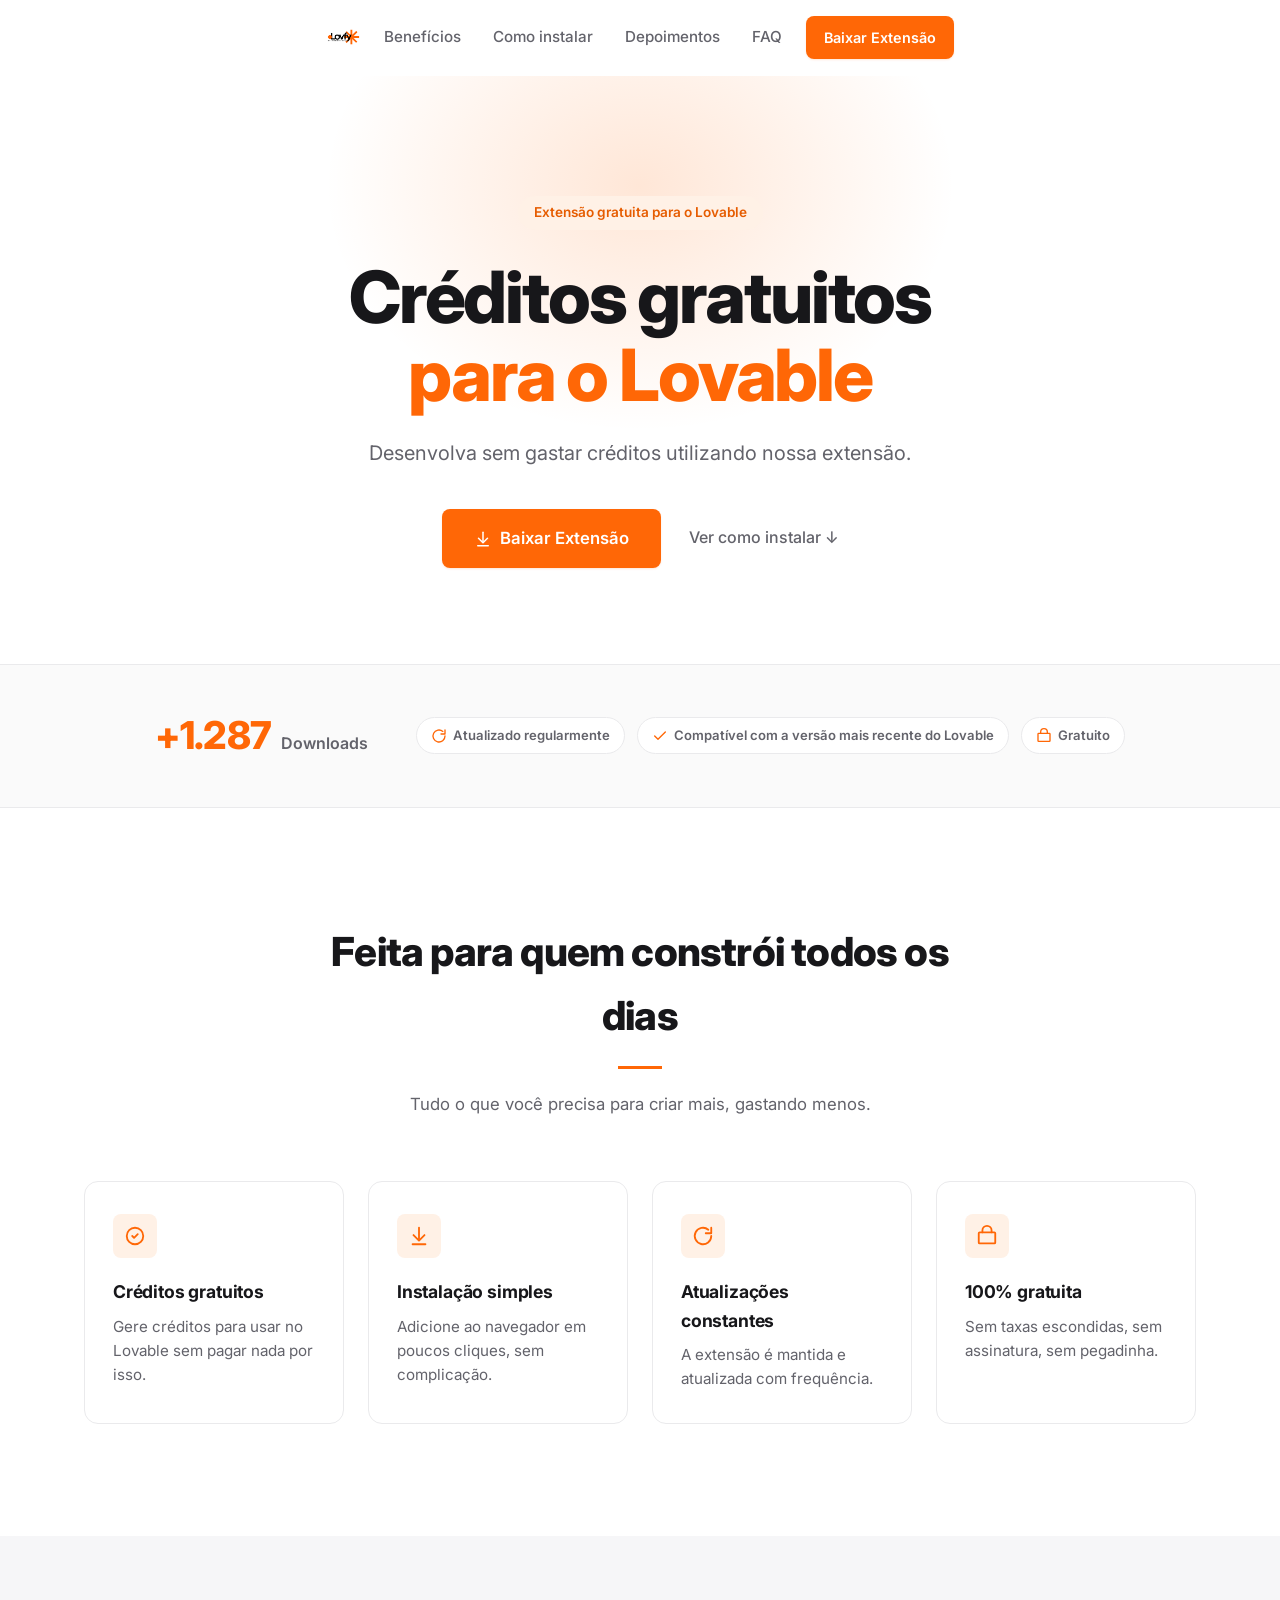
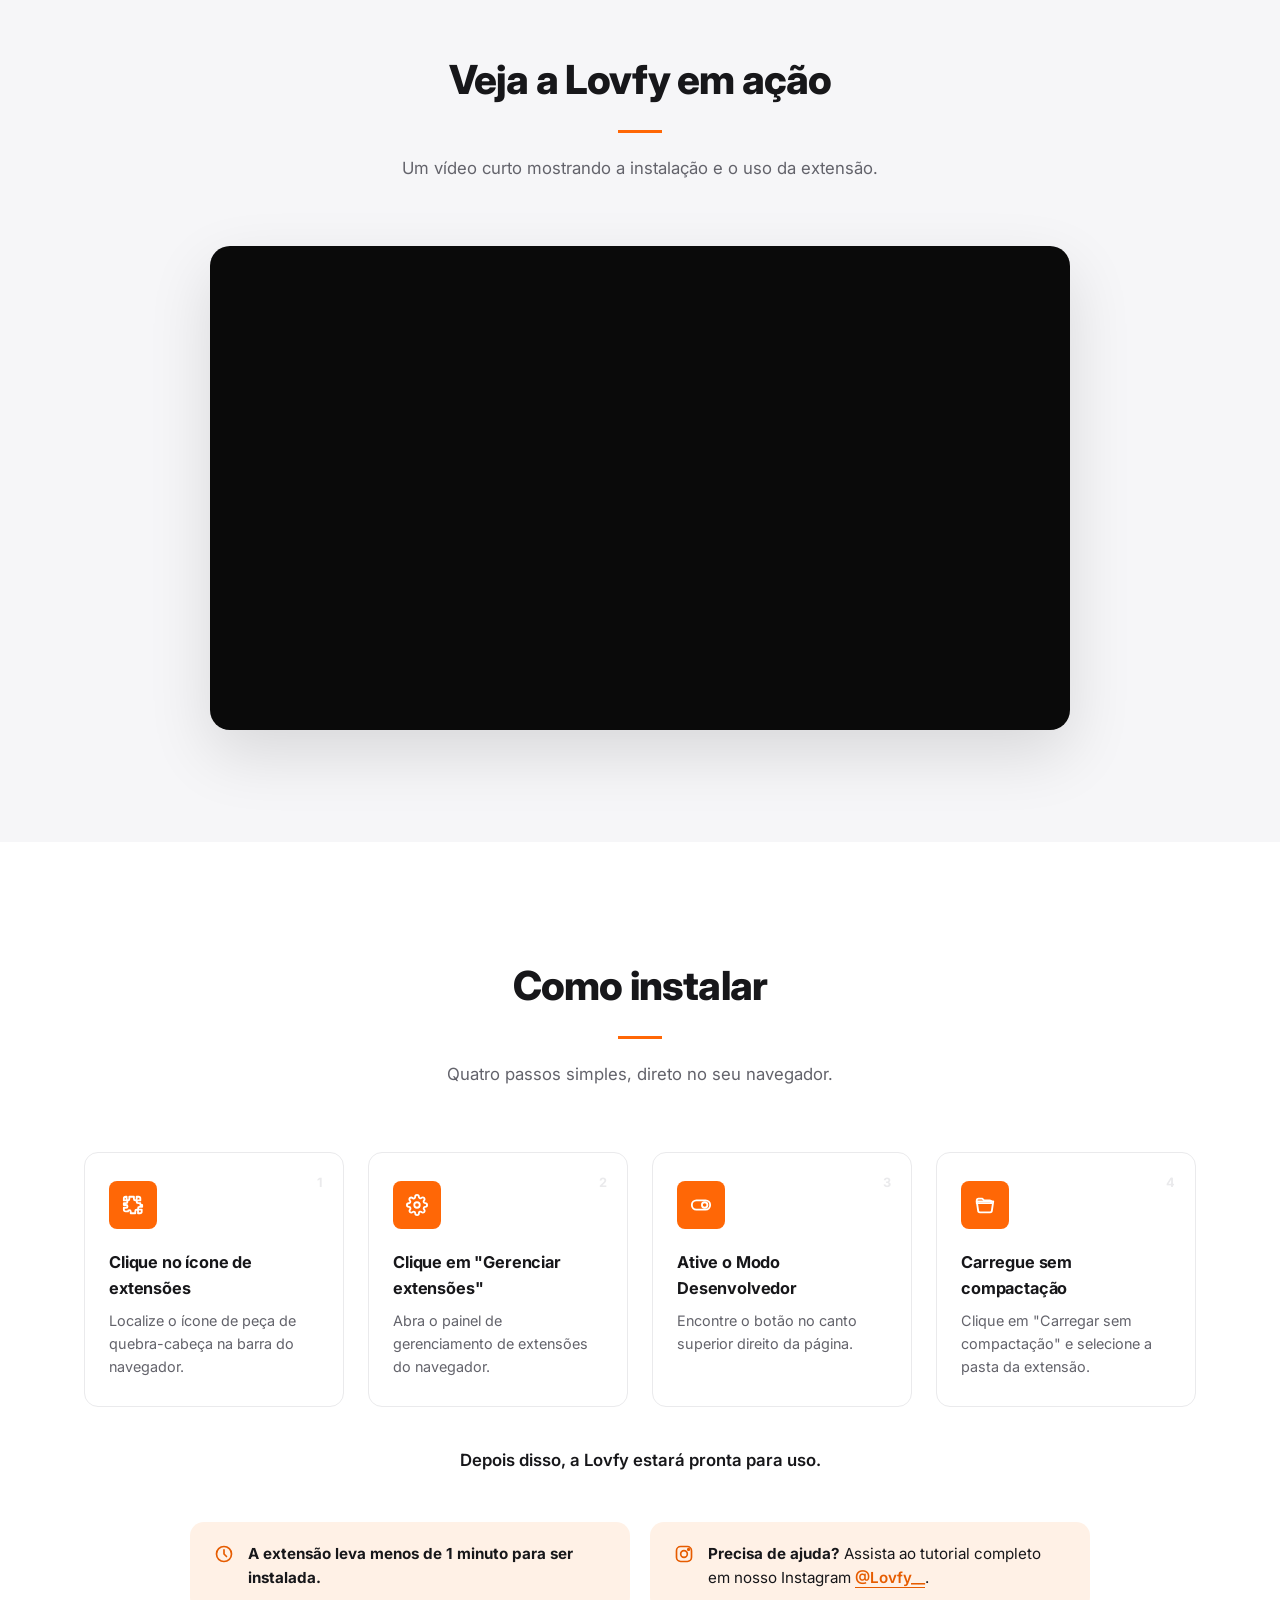
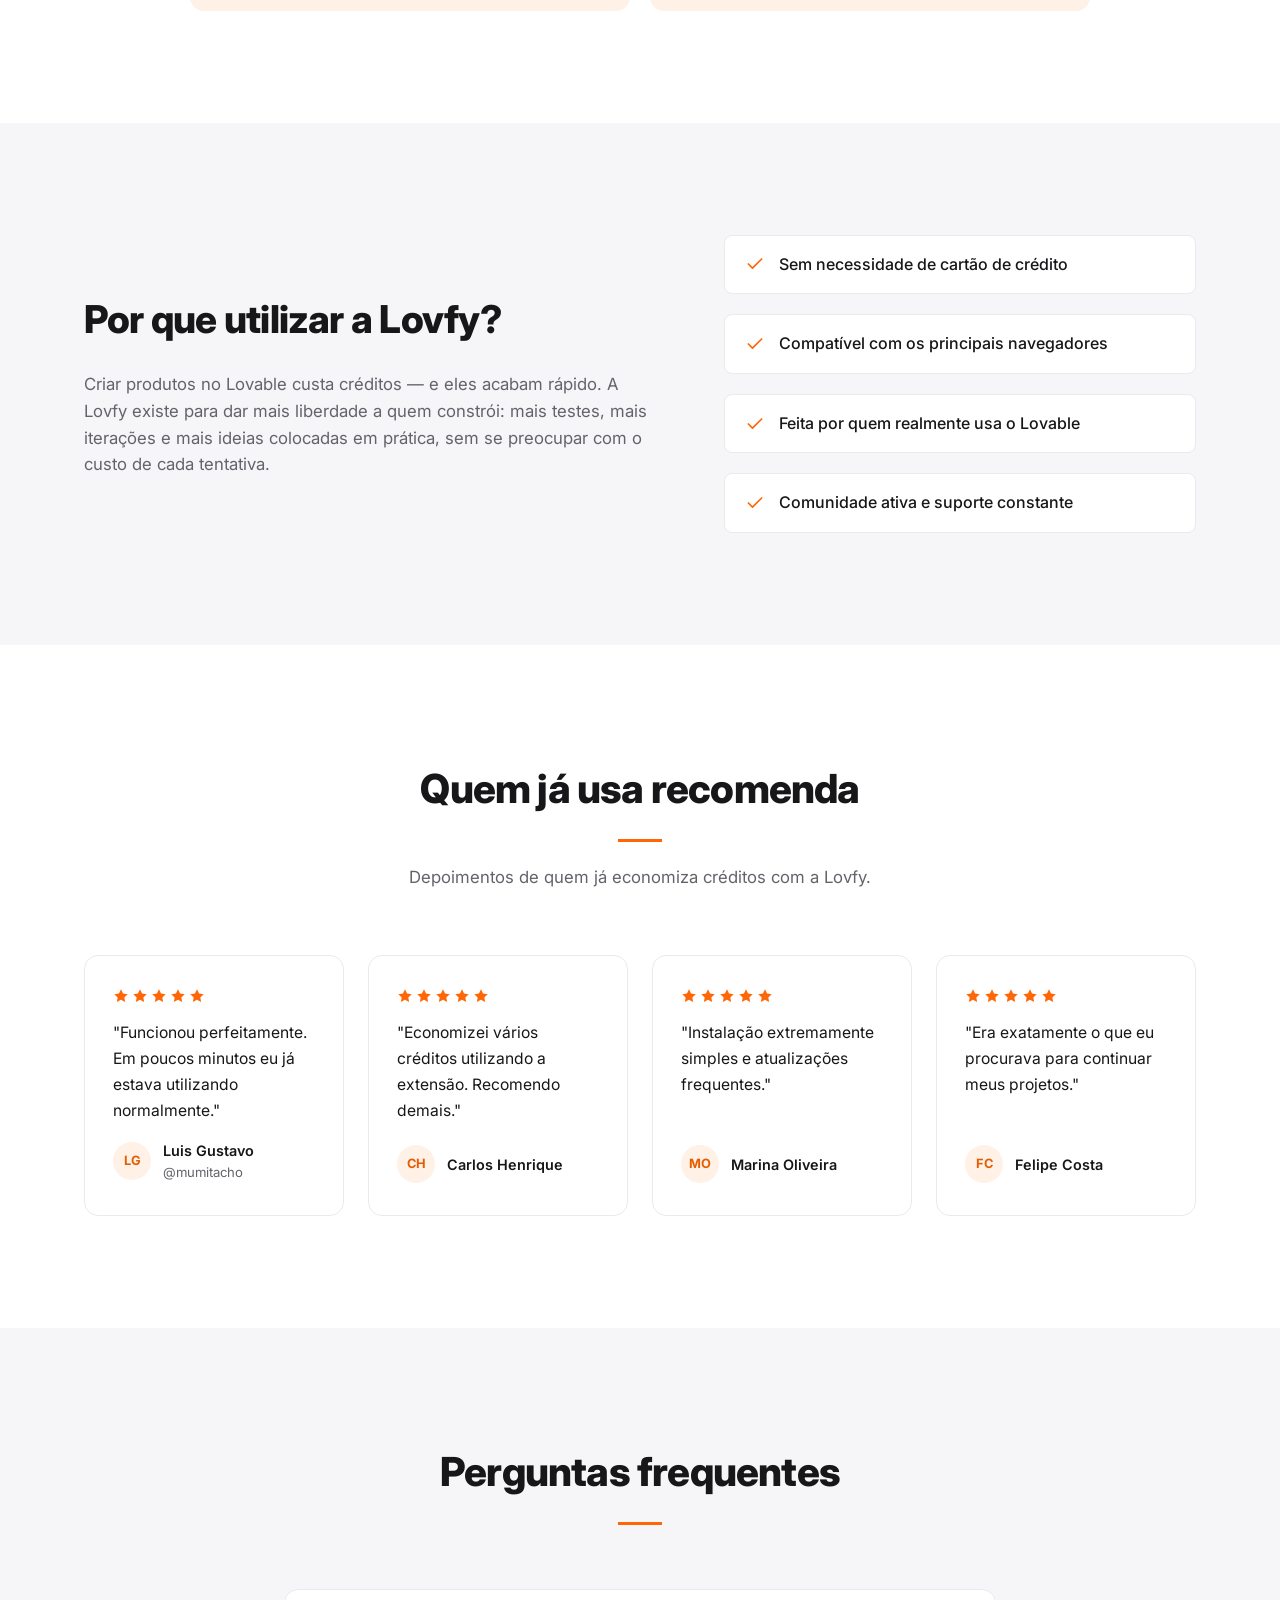
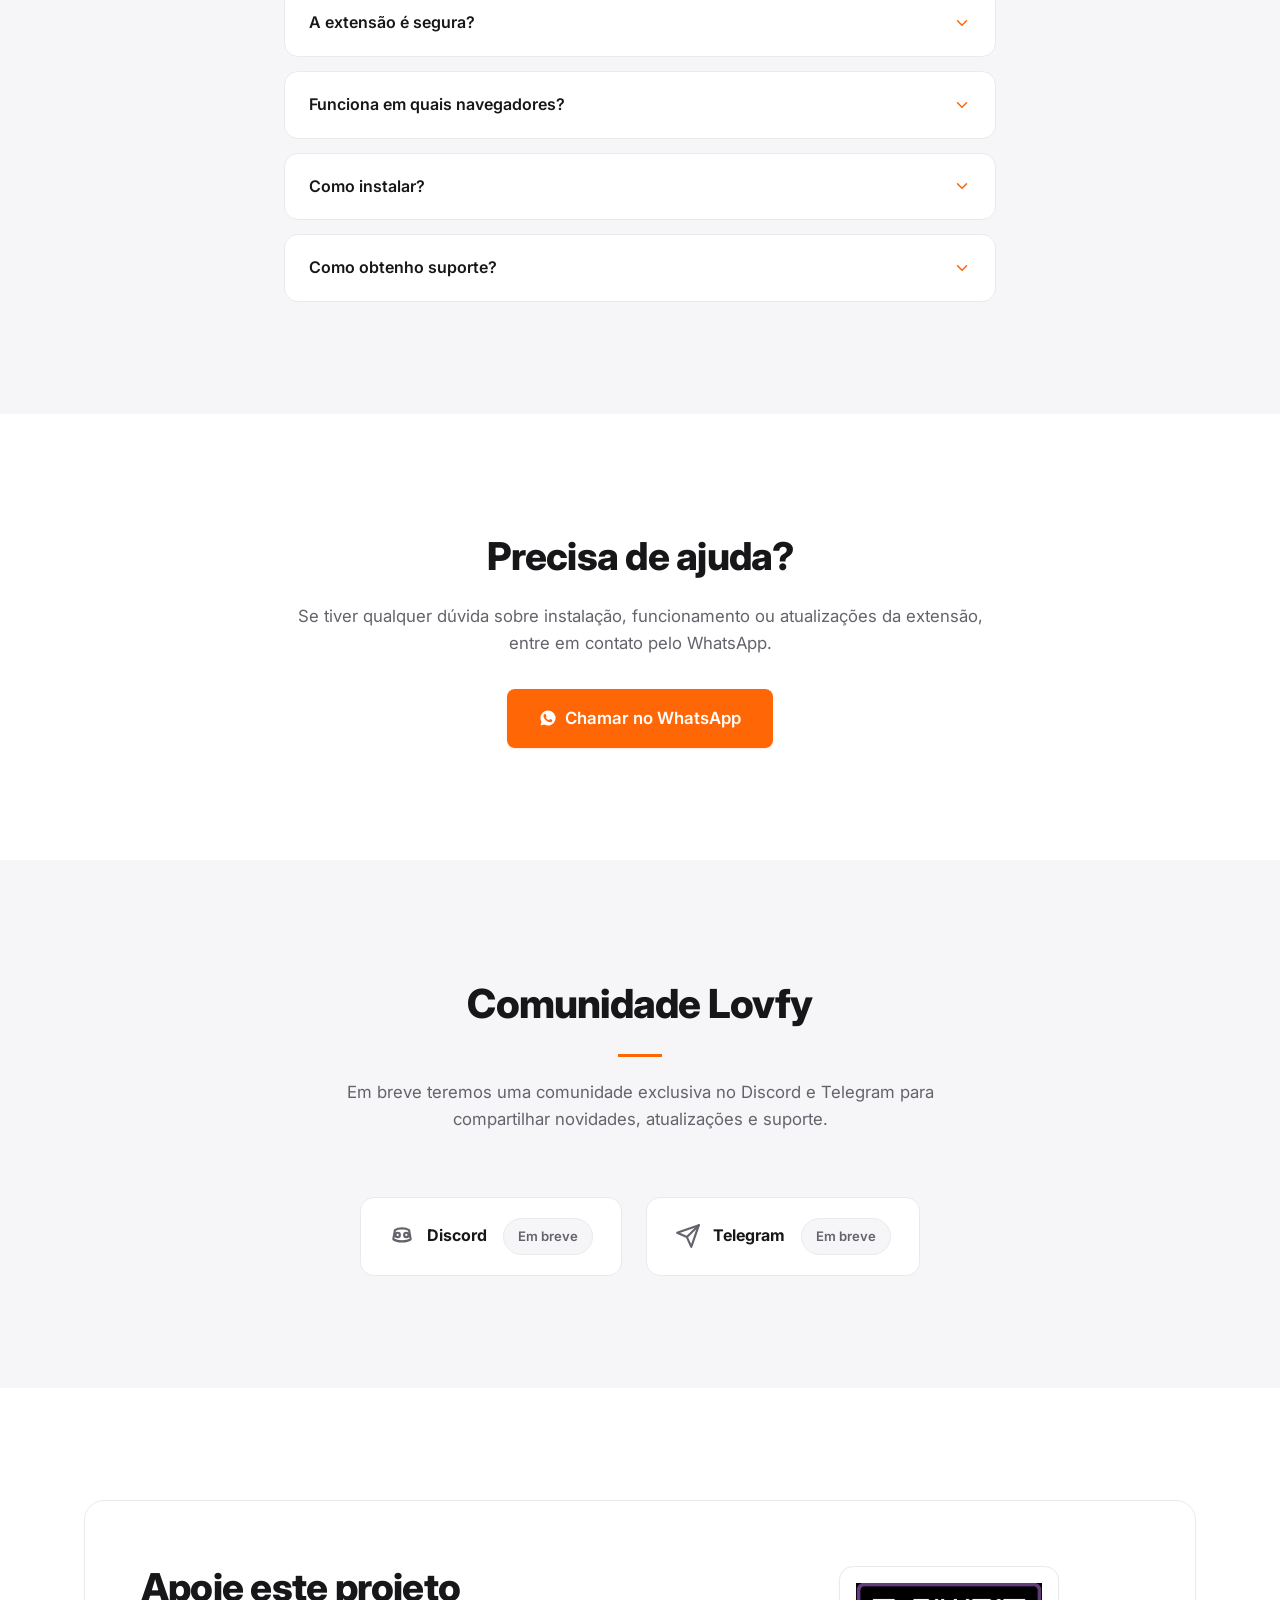
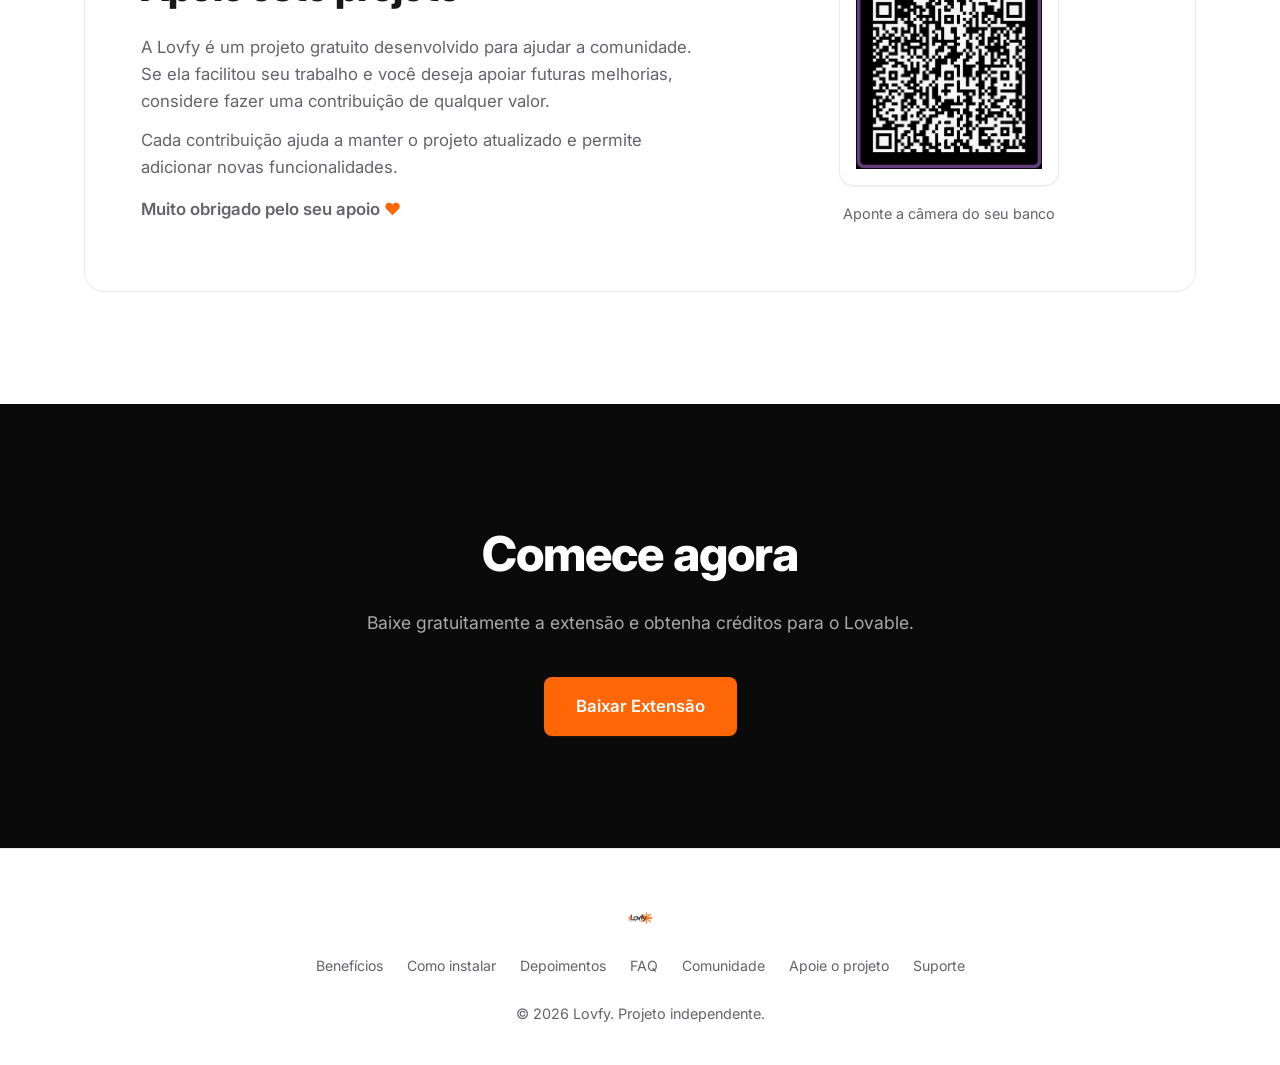
==== commit cc67d361: "Embed real Vimeo VSL in the video section Replaces the "Em breve" placeholder with the actual demo v" ====
--- a/LP/index.html
+++ b/LP/index.html
@@ -246,14 +246,16 @@
         <p>Um vídeo curto mostrando a instalação e o uso da extensão.</p>
       </div>
 
-      <!-- Quando o vídeo estiver pronto, substitua o .video-placeholder por um <video> ou <iframe> mantendo a classe "video-frame" para preservar o espaçamento -->
+      <!-- Para trocar o vídeo, substitua o número após "video/" pelo ID do novo vídeo no Vimeo -->
       <div class="video-frame" data-reveal>
-        <div class="video-placeholder" role="img" aria-label="Vídeo de demonstração em breve">
-          <span class="video-placeholder__play" aria-hidden="true">
-            <svg width="26" height="26" viewBox="0 0 24 24" fill="currentColor" aria-hidden="true"><path d="M8 5v14l11-7z"></path></svg>
-          </span>
-          <span class="video-placeholder__title">Vídeo de demonstração</span>
-          <span class="badge badge--muted">Em breve</span>
+        <div class="video-embed">
+          <iframe
+            src="https://player.vimeo.com/video/1214653438?app_id=122963&title=0&byline=0&portrait=0"
+            title="Vídeo de demonstração da Lovfy"
+            allow="autoplay; fullscreen; picture-in-picture"
+            allowfullscreen
+            loading="lazy"
+          ></iframe>
         </div>
       </div>
     </div>
--- a/LP/styles.css
+++ b/LP/styles.css
@@ -414,50 +414,20 @@
   max-width: 860px;
   margin: 0 auto;
 }
-.video-placeholder {
+.video-embed {
   position: relative;
-  display: flex;
-  flex-direction: column;
-  align-items: center;
-  justify-content: center;
-  gap: 16px;
   aspect-ratio: 16 / 9;
   background: var(--black);
   border-radius: var(--radius-lg);
   overflow: hidden;
   box-shadow: var(--shadow-lg);
 }
-.video-placeholder::before {
-  content: "";
+.video-embed iframe {
   position: absolute;
   inset: 0;
-  background: radial-gradient(circle at 50% 40%, rgba(255, 103, 6, .18), transparent 60%);
-}
-.video-placeholder__play {
-  position: relative;
-  display: flex;
-  align-items: center;
-  justify-content: center;
-  width: 68px;
-  height: 68px;
-  color: var(--white);
-  background: var(--orange);
-  border-radius: 999px;
-  box-shadow: 0 0 0 0 rgba(255, 103, 6, .5);
-  animation: pulse-ring 2.4s ease-out infinite;
-}
-.video-placeholder__play svg { margin-left: 3px; }
-.video-placeholder__title {
-  position: relative;
-  color: var(--white);
-  font-weight: 700;
-  font-size: 1.15rem;
-}
-
-@keyframes pulse-ring {
-  0% { box-shadow: 0 0 0 0 rgba(255, 103, 6, .45); }
-  70% { box-shadow: 0 0 0 22px rgba(255, 103, 6, 0); }
-  100% { box-shadow: 0 0 0 0 rgba(255, 103, 6, 0); }
+  width: 100%;
+  height: 100%;
+  border: 0;
 }
 
 /* ---------------------------------- 10. Como instalar ---------------------------------- */
@@ -935,7 +905,6 @@
   .install-step:hover,
   .community__item:hover,
   .checklist li:hover { transform: none; }
-  .video-placeholder__play { animation: none; }
 }
 
 /* ---------------------------------- 21. Responsivo ---------------------------------- */
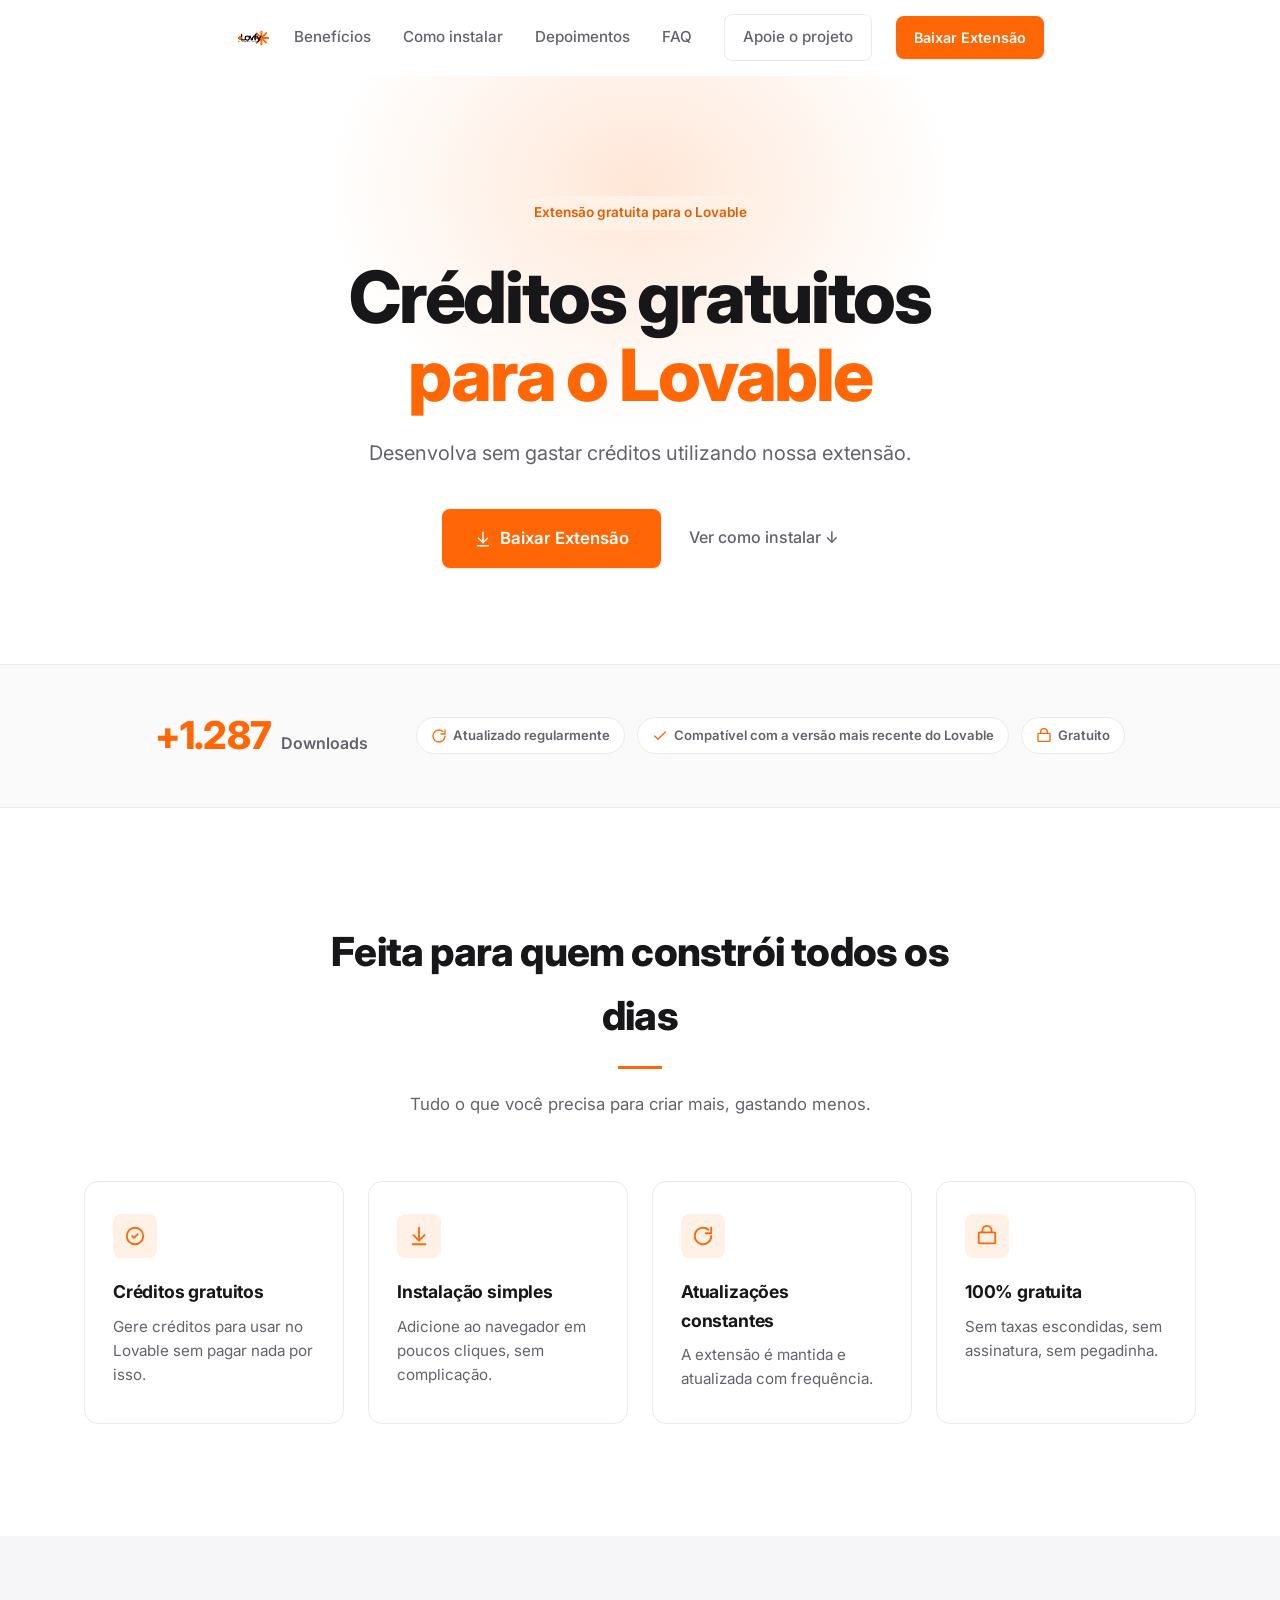
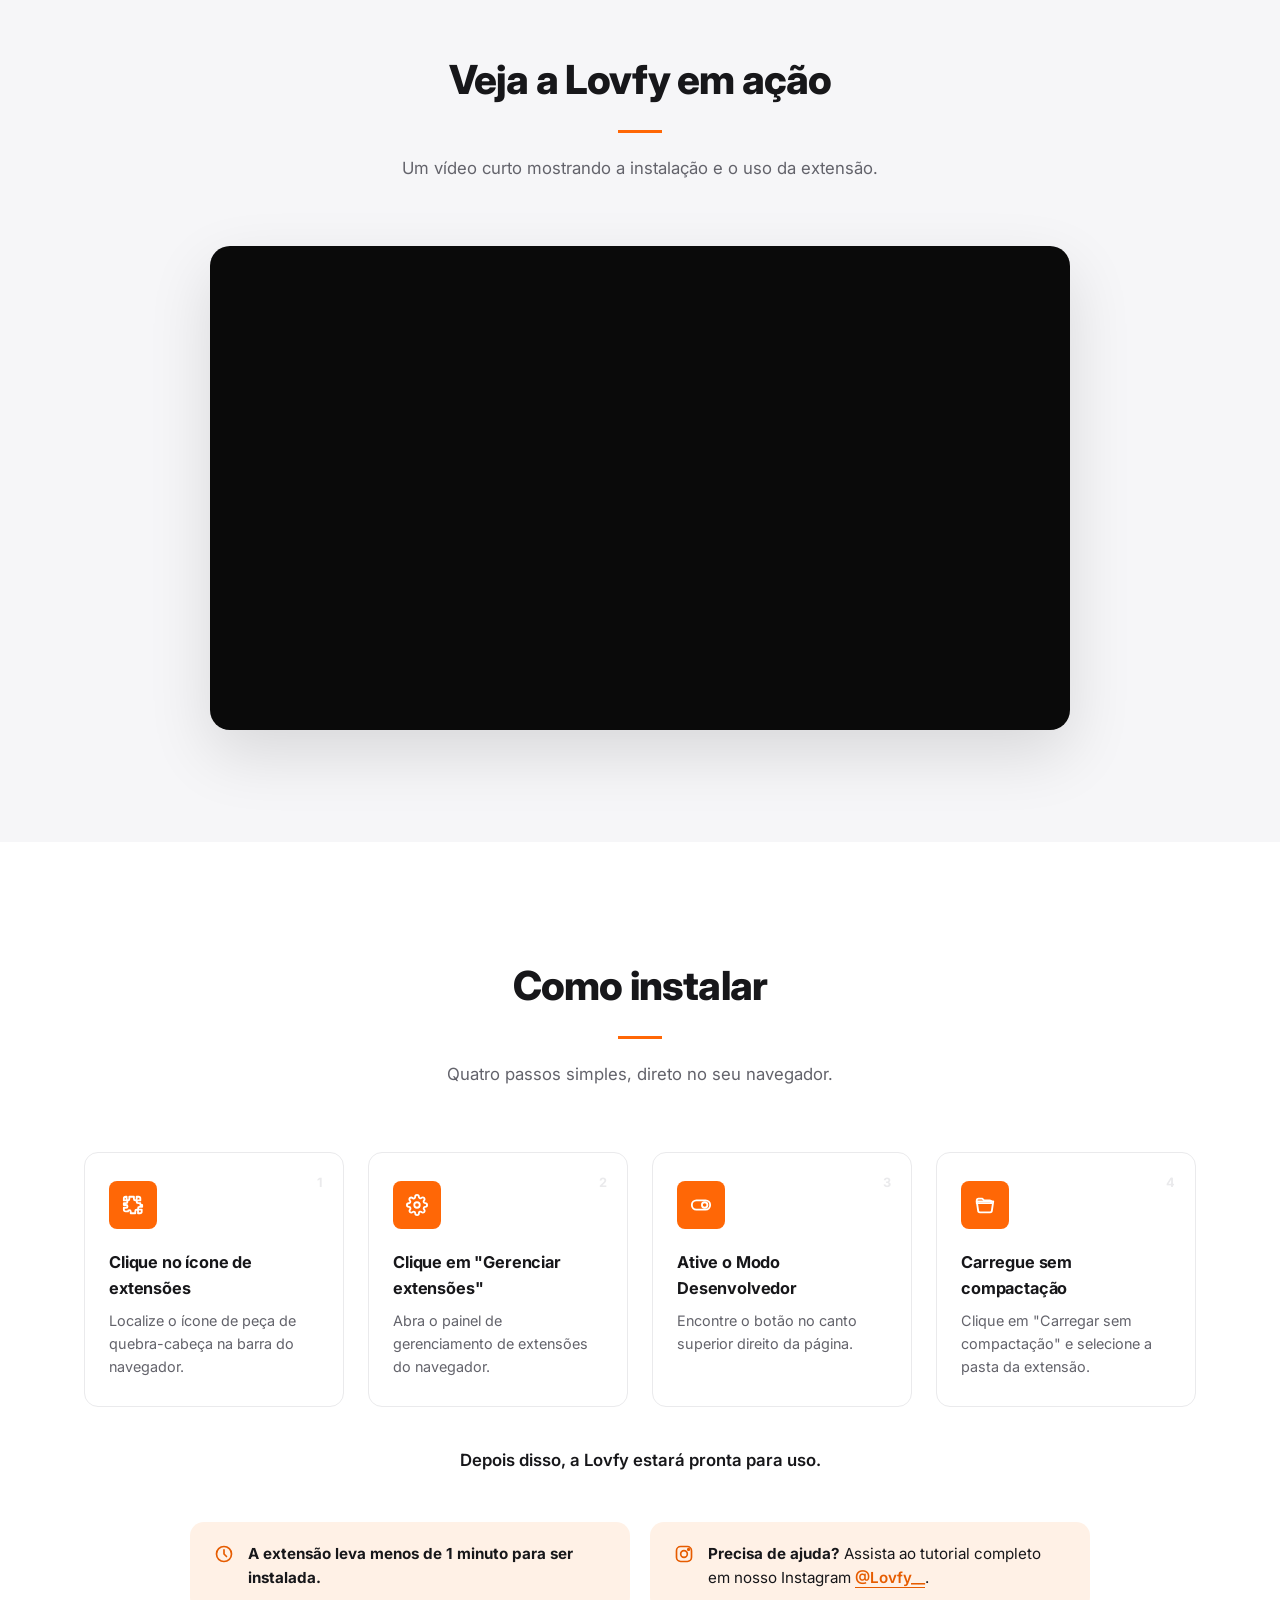
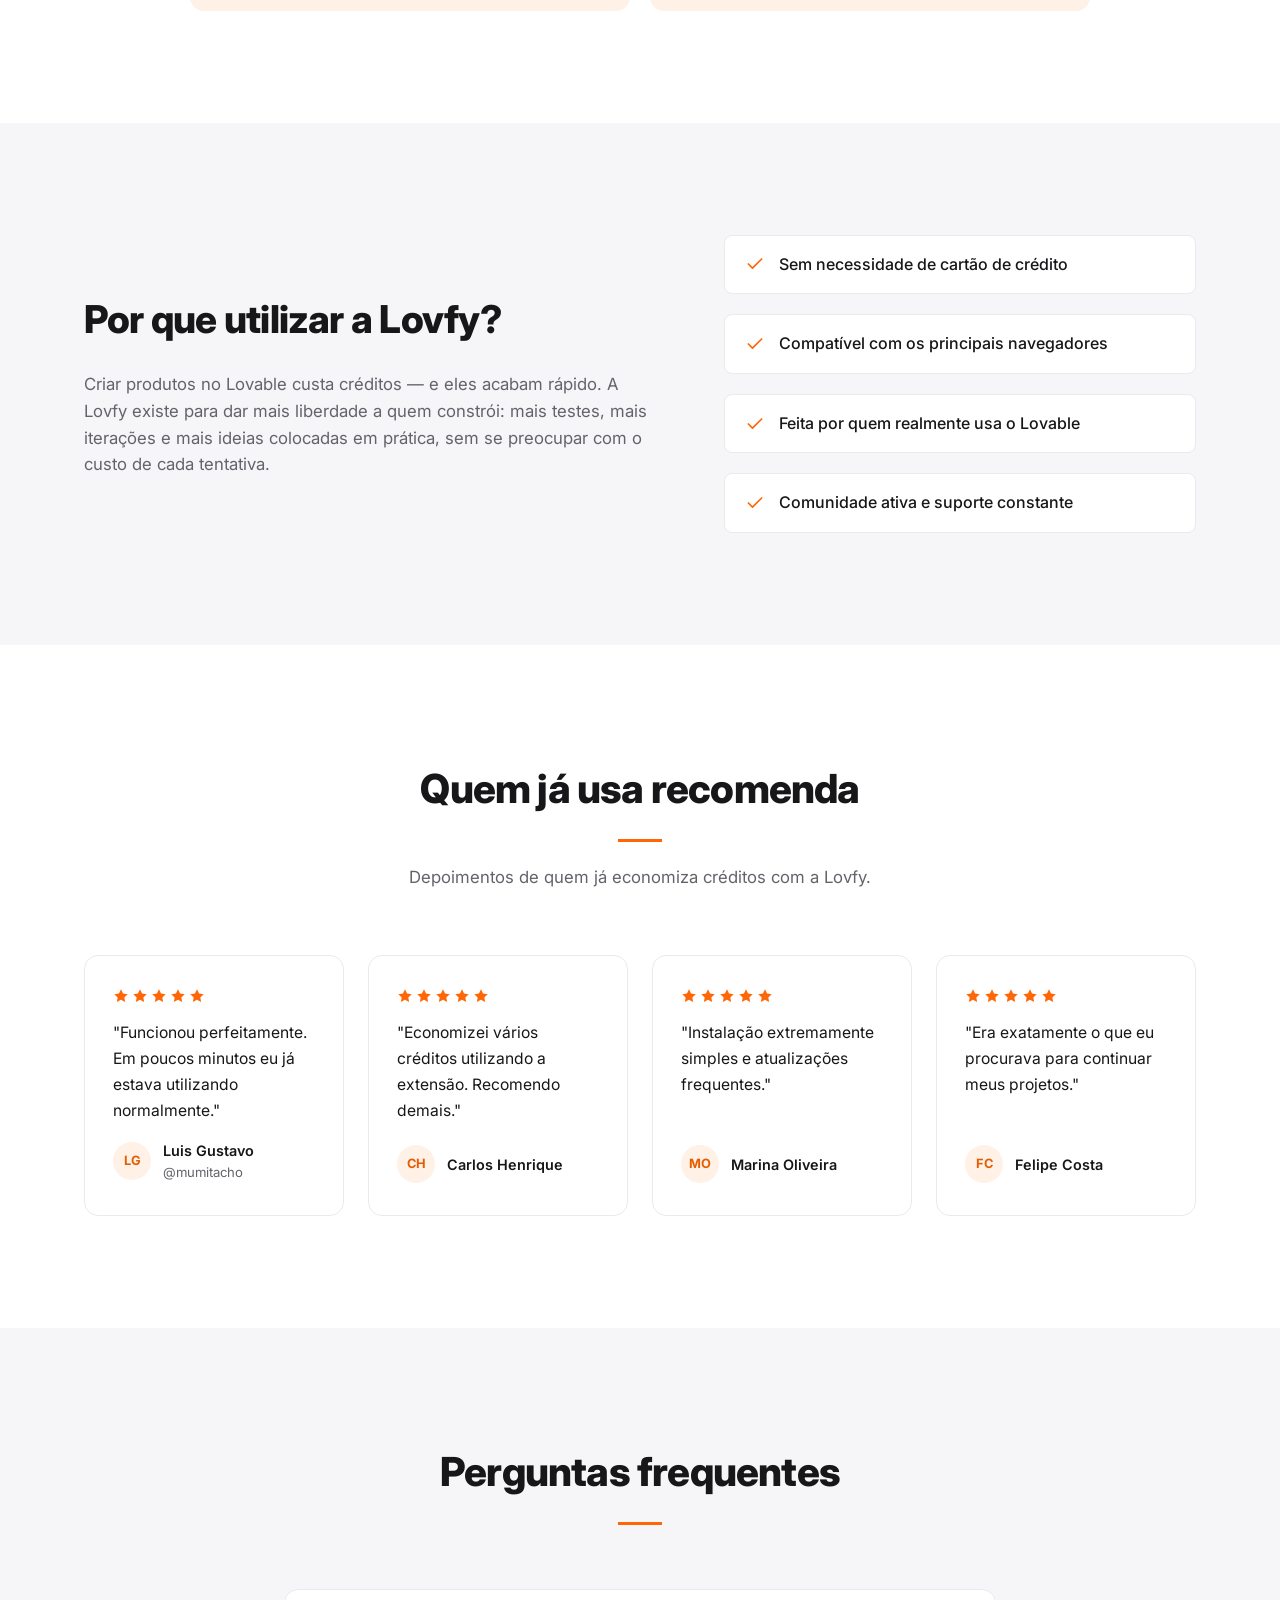
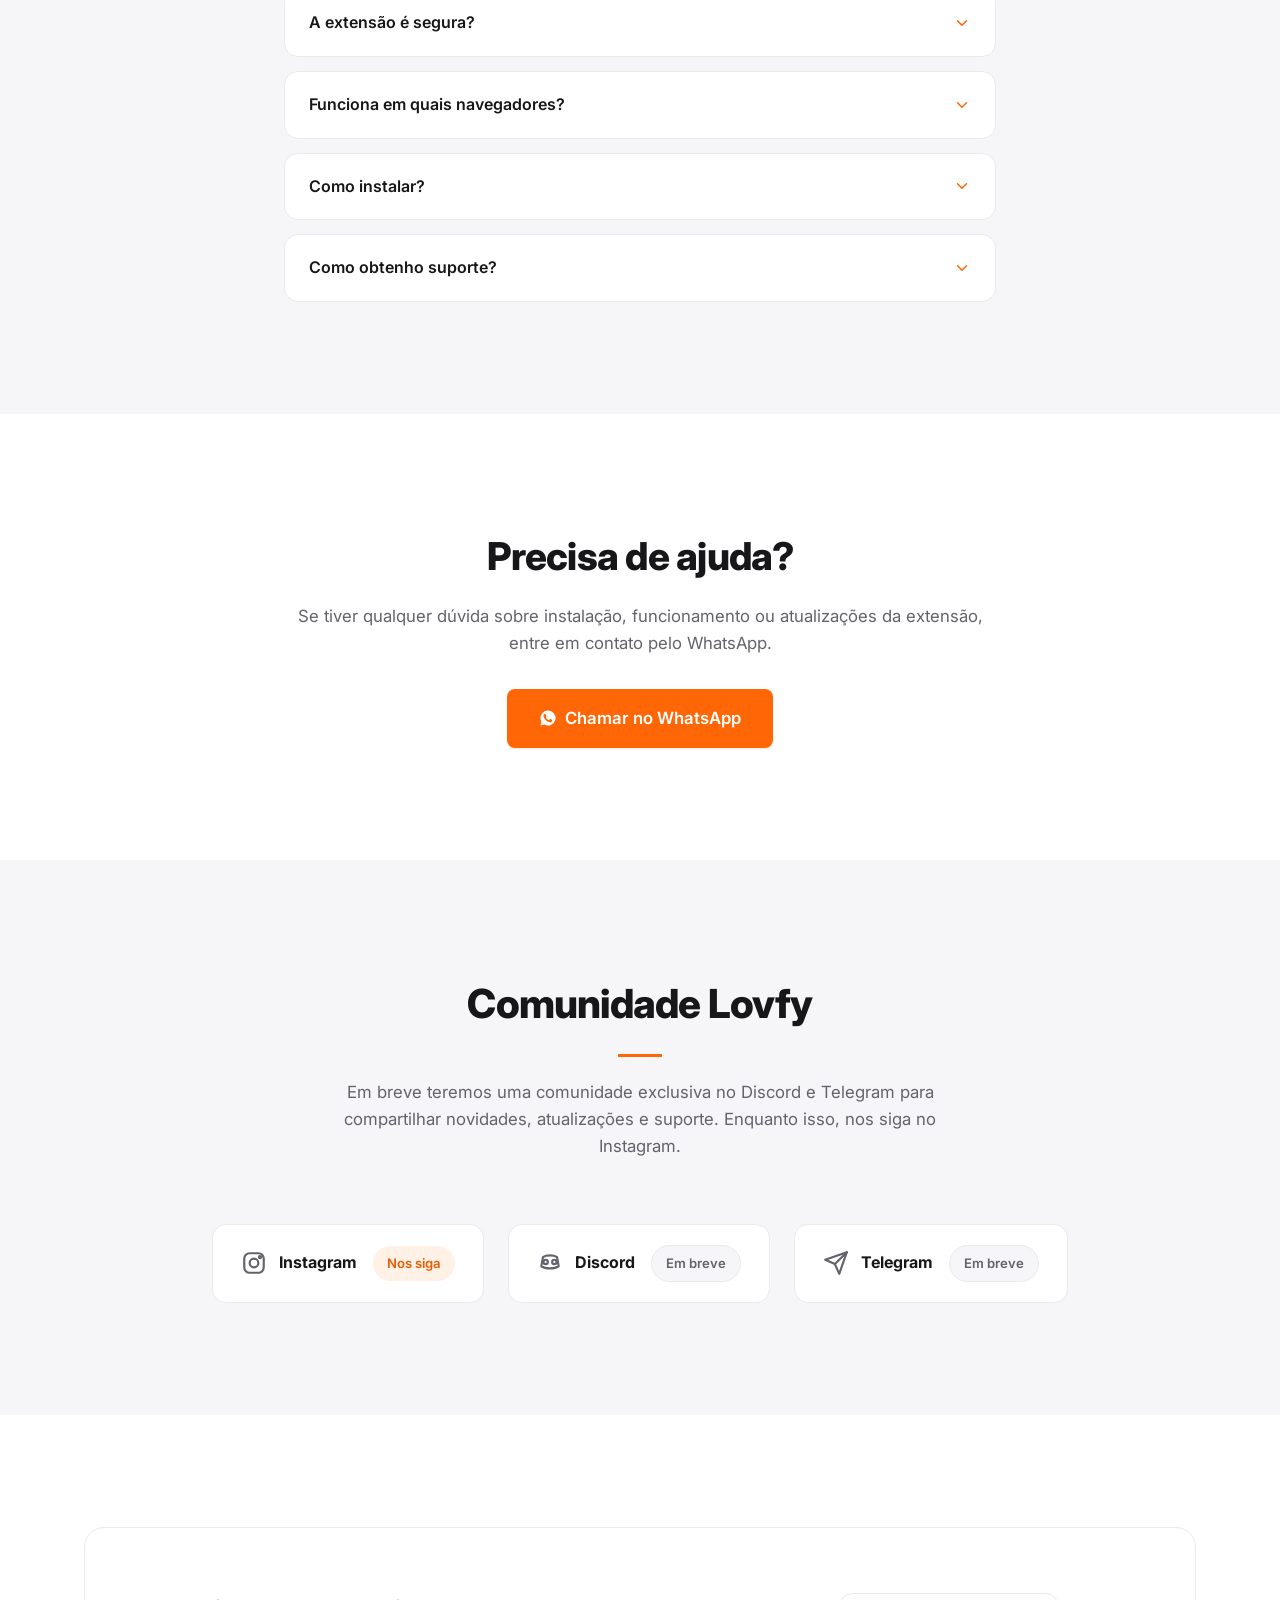
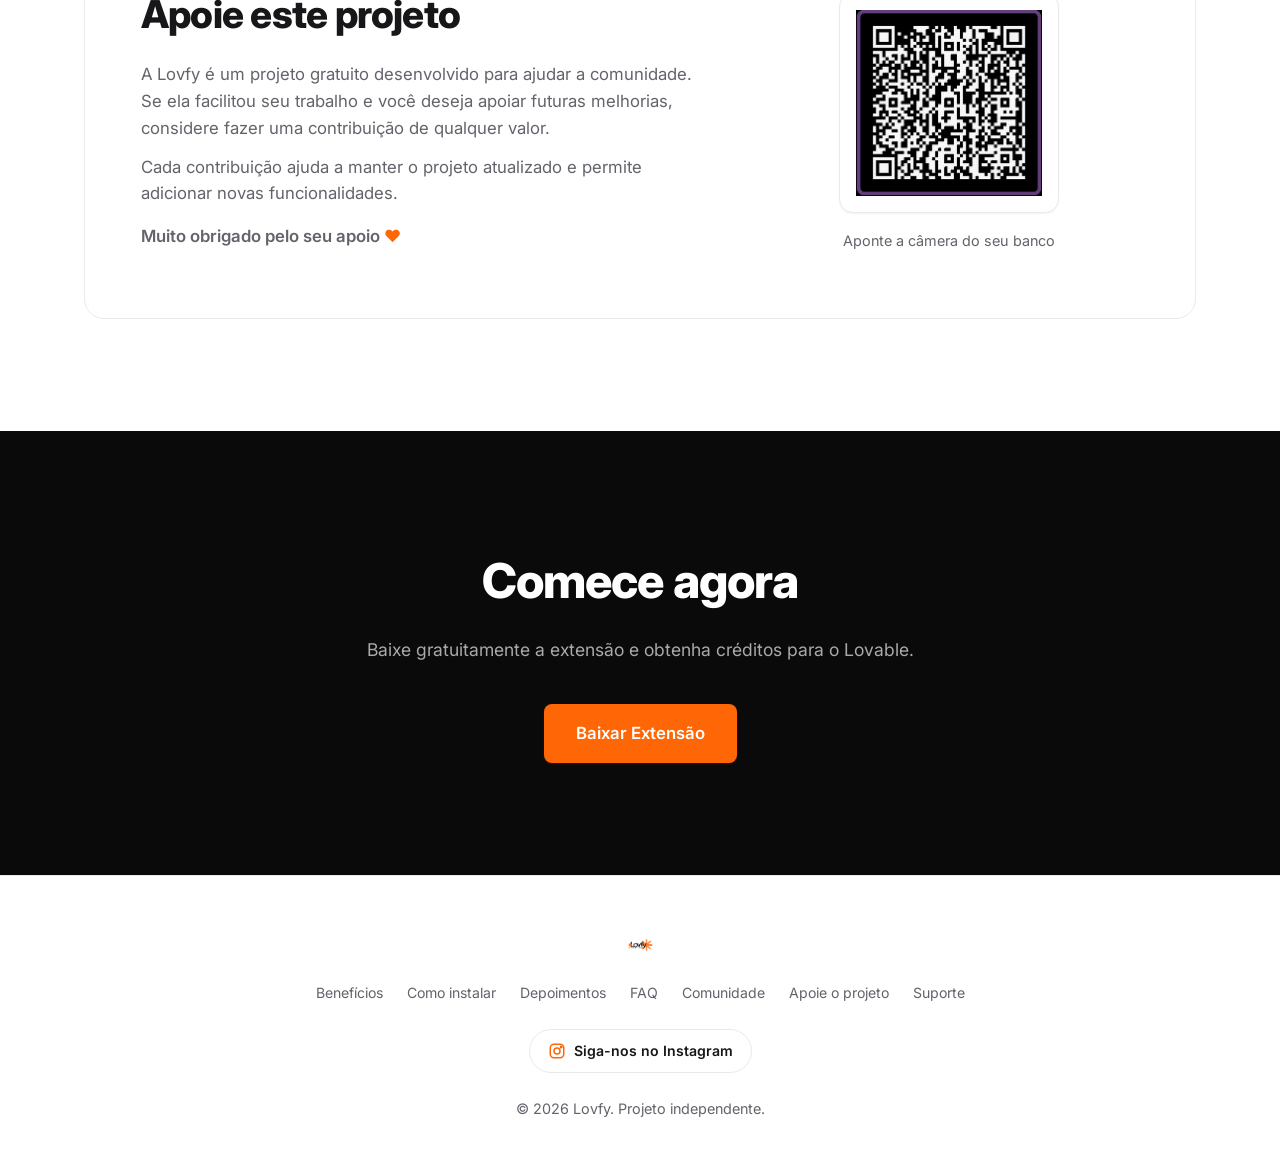
==== commit 568ec843: "Add Instagram link and header "Apoie o projeto" CTA button Instagram (@lovfy__) now appears as a liv" ====
--- a/LP/index.html
+++ b/LP/index.html
@@ -109,6 +109,7 @@
       <a href="#como-instalar">Como instalar</a>
       <a href="#depoimentos">Depoimentos</a>
       <a href="#faq">FAQ</a>
+      <a href="#apoie" class="btn btn--ghost btn--sm nav__cta">Apoie o projeto</a>
     </nav>
 
     <div class="header__actions">
@@ -533,10 +534,19 @@
       <div class="section__head" data-reveal>
         <h2>Comunidade Lovfy</h2>
         <span class="divider" aria-hidden="true"></span>
-        <p>Em breve teremos uma comunidade exclusiva no Discord e Telegram para compartilhar novidades, atualizações e suporte.</p>
+        <p>Em breve teremos uma comunidade exclusiva no Discord e Telegram para compartilhar novidades, atualizações e suporte. Enquanto isso, nos siga no Instagram.</p>
       </div>
 
       <div class="community" data-reveal>
+        <a class="community__item community__item--live" href="https://www.instagram.com/lovfy__/" target="_blank" rel="noopener noreferrer">
+          <svg width="26" height="26" viewBox="0 0 24 24" fill="none" stroke="currentColor" stroke-width="2" stroke-linecap="round" stroke-linejoin="round" aria-hidden="true">
+            <rect x="3" y="3" width="18" height="18" rx="5"></rect>
+            <circle cx="12" cy="12" r="4"></circle>
+            <circle cx="17.5" cy="6.5" r="1"></circle>
+          </svg>
+          <span>Instagram</span>
+          <span class="badge badge--live">Nos siga</span>
+        </a>
         <div class="community__item" aria-disabled="true">
           <svg width="26" height="26" viewBox="0 0 24 24" fill="none" stroke="currentColor" stroke-width="2" stroke-linecap="round" stroke-linejoin="round" aria-hidden="true">
             <path d="M8 9a2 2 0 100 4 2 2 0 000-4z"></path>
@@ -611,6 +621,15 @@
       <a href="#suporte">Suporte</a>
     </nav>
 
+    <a class="footer__social" href="https://www.instagram.com/lovfy__/" target="_blank" rel="noopener noreferrer">
+      <svg width="18" height="18" viewBox="0 0 24 24" fill="none" stroke="currentColor" stroke-width="2" stroke-linecap="round" stroke-linejoin="round" aria-hidden="true">
+        <rect x="3" y="3" width="18" height="18" rx="5"></rect>
+        <circle cx="12" cy="12" r="4"></circle>
+        <circle cx="17.5" cy="6.5" r="1"></circle>
+      </svg>
+      Siga-nos no Instagram
+    </a>
+
     <p>© <span id="year">2026</span> Lovfy. Projeto independente.</p>
   </div>
 </footer>
--- a/LP/styles.css
+++ b/LP/styles.css
@@ -137,6 +137,10 @@
   color: var(--text-secondary);
   border: 1px solid var(--border);
 }
+.badge--live {
+  background: var(--orange-soft);
+  color: var(--orange-dark);
+}
 
 /* ---------------------------------- 4. Header ---------------------------------- */
 
@@ -179,6 +183,7 @@
   transition: color .2s var(--ease);
 }
 .nav a:hover { color: var(--black); }
+.nav__cta { flex-shrink: 0; }
 
 .header__actions {
   display: flex;
@@ -233,6 +238,17 @@
 .btn--sm { padding: 10px 18px; font-size: .9rem; }
 .btn--lg { padding: 16px 32px; font-size: 1.05rem; }
 .btn__icon { flex-shrink: 0; }
+
+.btn--ghost {
+  background: transparent;
+  color: var(--text);
+  border: 1px solid var(--border);
+}
+.btn--ghost:hover {
+  border-color: var(--black);
+  background: var(--bg-alt);
+  transform: translateY(-2px);
+}
 
 .link-ghost {
   font-weight: 500;
@@ -716,11 +732,16 @@
   border: 1px solid var(--border);
   border-radius: var(--radius-md);
   color: var(--text-secondary);
-  transition: transform .2s var(--ease), box-shadow .2s var(--ease);
-}
-.community__item:hover {
+  cursor: not-allowed;
+  transition: transform .2s var(--ease), box-shadow .2s var(--ease), border-color .2s var(--ease);
+}
+.community__item--live {
+  cursor: pointer;
+}
+.community__item--live:hover {
   transform: translateY(-3px);
   box-shadow: var(--shadow-sm);
+  border-color: var(--orange-soft);
 }
 .community__item span:first-of-type {
   font-weight: 700;
@@ -830,6 +851,25 @@
   transition: color .2s var(--ease);
 }
 .footer__nav a:hover { color: var(--black); }
+
+.footer__social {
+  display: inline-flex;
+  align-items: center;
+  gap: 8px;
+  padding: 10px 18px;
+  font-size: .88rem;
+  font-weight: 600;
+  color: var(--text);
+  border: 1px solid var(--border);
+  border-radius: 999px;
+  transition: border-color .2s var(--ease), color .2s var(--ease);
+}
+.footer__social svg { color: var(--orange); flex-shrink: 0; }
+.footer__social:hover {
+  border-color: var(--orange);
+  color: var(--orange-dark);
+}
+
 .footer__inner p {
   color: var(--text-secondary);
   font-size: .9rem;
@@ -903,8 +943,9 @@
   .card:hover,
   .testimonial:hover,
   .install-step:hover,
-  .community__item:hover,
+  .community__item--live:hover,
   .checklist li:hover { transform: none; }
+  .btn--ghost:hover { transform: none; }
 }
 
 /* ---------------------------------- 21. Responsivo ---------------------------------- */
@@ -953,6 +994,13 @@
     border-bottom: 1px solid var(--border);
   }
   .nav a:last-child { border-bottom: none; }
+  .nav a.nav__cta {
+    border-bottom: none;
+    justify-content: center;
+    width: 100%;
+    margin-top: 12px;
+    padding: 12px 18px;
+  }
 
   .header__actions .btn--sm { display: none; }
   .nav-toggle { display: flex; }
